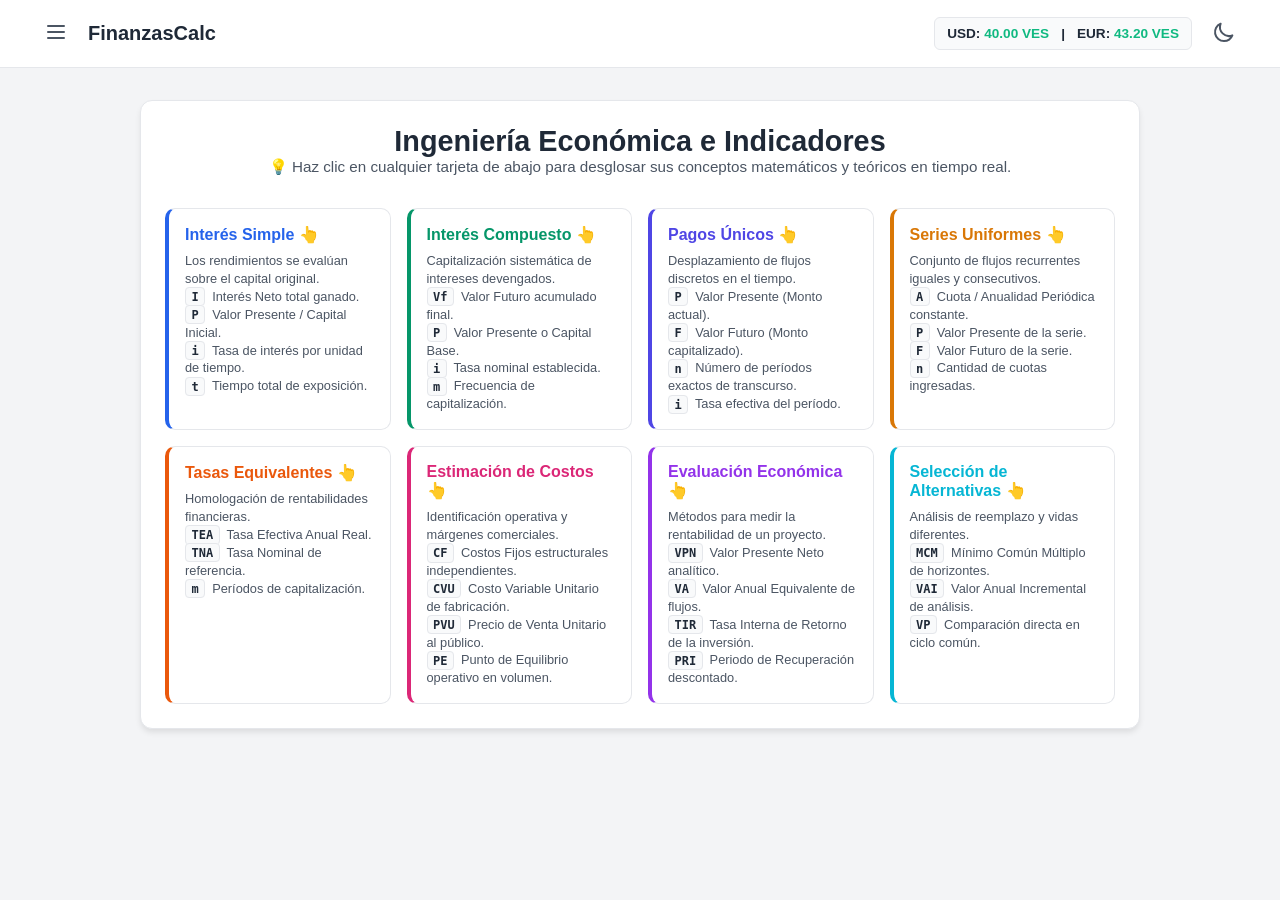
==== index.html @ bfcca067 "ajustes de los conceptos y periodos" ====
<!DOCTYPE html>
<html lang="es" data-theme="light">
<head>
    <meta charset="UTF-8">
    <meta name="viewport" content="width=device-width, initial-scale=1.0">
    <title>Calculadora Financiera Integral</title>
    <link rel="stylesheet" href="styles.css">
</head>
<body>

    <header class="main-header">
        <div class="header-container">
            <div class="header-left">
                <button id="menu-btn" class="menu-btn">
                    <svg class="brand-icon" fill="none" stroke="currentColor" viewBox="0 0 24 24" xmlns="http://www.w3.org/2000/svg"><path stroke-linecap="round" stroke-linejoin="round" stroke-width="2" d="M4 6h16M4 12h16M4 18h16"></path></svg>
                </button>
                <div id="logo-inicio" class="brand-logo" style="cursor: pointer;">FinanzasCalc</div>
            </div>
            <div class="header-right">
                <div class="rates-box">
                    <div>USD: <span id="tasa-usd">--</span></div>
                    <div>|</div>
                    <div>EUR: <span id="tasa-eur">--</span></div>
                </div>
                <button id="theme-toggle-btn" class="theme-toggle-btn">
                    <svg id="theme-icon-moon" class="brand-icon" fill="none" stroke="currentColor" viewBox="0 0 24 24"><path stroke-linecap="round" stroke-linejoin="round" stroke-width="2" d="M20.354 15.354A9 9 0 018.646 3.646 9.003 9.003 0 0012 21a9.003 9.003 0 008.354-5.646z"></path></svg>
                </button>
            </div>
        </div>
    </header>

    <div id="sidebar-overlay" class="sidebar-overlay"></div>
    <aside id="sidebar" class="sidebar">
        <div class="sidebar-header"><span>MENÚ MATRICES</span></div>
        <nav class="sidebar-nav">
            <button id="nav-inicio" class="nav-btn active">Inicio y Glosario</button>
            <span class="nav-section-title">Modelos</span>
            <button id="nav-simple" class="nav-btn">Interés Simple</button>
            <button id="nav-compound" class="nav-btn">Interés Compuesto</button>
            <button id="nav-single" class="nav-btn">Pagos Únicos</button>
            <button id="nav-uniform" class="nav-btn">Series Uniformes</button>
            <button id="nav-rates" class="nav-btn">Tasas Equivalentes</button>
            <button id="nav-costs" class="nav-btn">Estimación de Costos</button>
            <span class="nav-section-title">Evaluación e Ingeniería</span>
            <button id="nav-evaluacion" class="nav-btn">Evaluación de Proyectos</button>
            <button id="nav-alternativas" class="nav-btn">Selección de Alternativas</button>
        </nav>
    </aside>

    <main>
        <section id="section-inicio" class="card-panel max-w-home fade-in">
            <div class="panel-body">
                <h1 class="main-title">Ingeniería Económica e Indicadores</h1>
                <p style="text-align: center; color: var(--text-secondary); margin-top: -1rem; margin-bottom: 2rem; font-size: 0.95rem;">
                    💡 Haz clic en cualquier tarjeta de abajo para desglosar sus conceptos matemáticos y teóricos en tiempo real.
                </p>
                
                <div class="concept-grid">
                    <div class="concept-card card-simple" onclick="mostrarConceptoHome('simple')">
                        <h4>Interés Simple 👆</h4>
                        <p>Los rendimientos se evalúan sobre el capital original. <br>
                        <span class="sigla-badge">I</span> Interés Neto total ganado.<br>
                        <span class="sigla-badge">P</span> Valor Presente / Capital Inicial.<br>
                        <span class="sigla-badge">i</span> Tasa de interés por unidad de tiempo.<br>
                        <span class="sigla-badge">t</span> Tiempo total de exposición.</p>
                    </div>
                    <div class="concept-card card-compound" onclick="mostrarConceptoHome('compound')">
                        <h4>Interés Compuesto 👆</h4>
                        <p>Capitalización sistemática de intereses devengados.<br>
                        <span class="sigla-badge">Vf</span> Valor Futuro acumulado final.<br>
                        <span class="sigla-badge">P</span> Valor Presente o Capital Base.<br>
                        <span class="sigla-badge">i</span> Tasa nominal establecida.<br>
                        <span class="sigla-badge">m</span> Frecuencia de capitalización.</p>
                    </div>
                    <div class="concept-card card-single" onclick="mostrarConceptoHome('single')">
                        <h4>Pagos Únicos 👆</h4>
                        <p>Desplazamiento de flujos discretos en el tiempo.<br>
                        <span class="sigla-badge">P</span> Valor Presente (Monto actual).<br>
                        <span class="sigla-badge">F</span> Valor Futuro (Monto capitalizado).<br>
                        <span class="sigla-badge">n</span> Número de períodos exactos de transcurso.<br>
                        <span class="sigla-badge">i</span> Tasa efectiva del período.</p>
                    </div>
                    <div class="concept-card card-uniform" onclick="mostrarConceptoHome('uniform')">
                        <h4>Series Uniformes 👆</h4>
                        <p>Conjunto de flujos recurrentes iguales y consecutivos.<br>
                        <span class="sigla-badge">A</span> Cuota / Anualidad Periódica constante.<br>
                        <span class="sigla-badge">P</span> Valor Presente de la serie.<br>
                        <span class="sigla-badge">F</span> Valor Futuro de la serie.<br>
                        <span class="sigla-badge">n</span> Cantidad de cuotas ingresadas.</p>
                    </div>
                    <div class="concept-card card-rates" onclick="mostrarConceptoHome('rates')">
                        <h4>Tasas Equivalentes 👆</h4>
                        <p>Homologación de rentabilidades financieras.<br>
                        <span class="sigla-badge">TEA</span> Tasa Efectiva Anual Real.<br>
                        <span class="sigla-badge">TNA</span> Tasa Nominal de referencia.<br>
                        <span class="sigla-badge">m</span> Períodos de capitalización.</p>
                    </div>
                    <div class="concept-card card-costs" onclick="mostrarConceptoHome('costs')">
                        <h4>Estimación de Costos 👆</h4>
                        <p>Identificación operativa y márgenes comerciales.<br>
                        <span class="sigla-badge">CF</span> Costos Fijos estructurales independientes.<br>
                        <span class="sigla-badge">CVU</span> Costo Variable Unitario de fabricación.<br>
                        <span class="sigla-badge">PVU</span> Precio de Venta Unitario al público.<br>
                        <span class="sigla-badge">PE</span> Punto de Equilibrio operativo en volumen.</p>
                    </div>
                    <div class="concept-card card-evaluacion" onclick="mostrarConceptoHome('evaluacion')" style="border-left: 4px solid var(--color-evaluacion);">
                        <h4 class="val-evaluacion">Evaluación Económica 👆</h4>
                        <p>Métodos para medir la rentabilidad de un proyecto.<br>
                        <span class="sigla-badge">VPN</span> Valor Presente Neto analítico.<br>
                        <span class="sigla-badge">VA</span> Valor Anual Equivalente de flujos.<br>
                        <span class="sigla-badge">TIR</span> Tasa Interna de Retorno de la inversión.<br>
                        <span class="sigla-badge">PRI</span> Periodo de Recuperación descontado.</p>
                    </div>
                    <div class="concept-card card-alternativas" onclick="mostrarConceptoHome('alternativas')" style="border-left: 4px solid var(--color-alternativas);">
                        <h4 class="val-alternativas">Selección de Alternativas 👆</h4>
                        <p>Análisis de reemplazo y vidas diferentes.<br>
                        <span class="sigla-badge">MCM</span> Mínimo Común Múltiplo de horizontes.<br>
                        <span class="sigla-badge">VAI</span> Valor Anual Incremental de análisis.<br>
                        <span class="sigla-badge">VP</span> Comparación directa en ciclo común.</p>
                    </div>
                </div>

                <div id="home-concept-detail" class="hidden fade-in" style="margin-top: 2.5rem; border-radius: 10px; overflow: hidden; border: 1px solid var(--border-neutral);">
                    <div id="concept-detail-header" style="padding: 1rem 1.5rem; color: white; font-weight: 700; display: flex; justify-content: space-between; align-items: center;">
                        <span id="concept-detail-title">Concepto Seleccionado</span>
                        <button onclick="cerrarConceptoHome()" style="background: none; border: none; color: white; font-size: 1.5rem; cursor: pointer; line-height: 1;">&times;</button>
                    </div>
                    <div id="concept-detail-body" style="padding: 1.5rem; background: var(--bg-box-neutral); line-height: 1.6;">
                    </div>
                </div>
            </div>
        </section>

        <section id="section-simple" class="card-panel max-w-calculator fade-in hidden">
            <div class="panel-header header-simple">Interés Simple</div>
            <div class="panel-body">
                <form class="form-group-stack" onsubmit="return false;">
                    <div class="selector-target-container">
                        <label for="simple-target">Variable a Despejar:</label>
                        <select id="simple-target" class="form-select">
                            <option value="I">Interés Neto Ganado (I)</option>
                            <option value="Vf">Valor Futuro Total (Vf)</option>
                            <option value="P">Valor Presente / Capital Inicial (P)</option>
                            <option value="i">Tasa de Interés (i)</option>
                            <option value="t">Tiempo del Período (t)</option>
                        </select>
                    </div>
                    <div id="s-g-p"><label class="field-label">Valor Presente / Capital (P)</label><input type="number" id="simple-p" class="form-input" value="1000"></div>
                    <div id="s-g-i"><label class="field-label">Tasa de Interés (% Periódico)</label><input type="number" id="simple-i" class="form-input" value="10"></div>
                    <div id="s-g-t" class="form-row-grid">
                        <div><label class="field-label">Tiempo</label><input type="number" id="simple-t" class="form-input" value="1"></div>
                        <div>
                            <label class="field-label">Período de Tiempo</label>
                            <select id="simple-t-unit" class="form-select">
                                <option value="1">Anual</option>
                                <option value="0.5">Semestral</option>
                                <option value="0.25">Trimestral</option>
                                <option value="0.1666">Bimestral</option>
                                <option value="0.0833">Mensual</option>
                            </select>
                        </div>
                    </div>
                    <div id="s-g-I" class="hidden"><label class="field-label">Interés Ganado (I)</label><input type="number" id="simple-I" class="form-input" value="100"></div>
                    <div id="s-g-vf" class="hidden"><label class="field-label">Valor Futuro acumulado (Vf)</label><input type="number" id="simple-vf" class="form-input" value="1100"></div>
                    
                    <button type="button" id="btn-calc-simple" class="submit-btn btn-simple">Calcular Interés Simple</button>
                </form>

                <div id="results-simple" class="results-wrapper res-border-simple hidden">
                    <h3 class="results-title">Resultados Obtenidos</h3>
                    <div class="result-main-line"><span class="label" id="lbl-simple-res">Valor:</span><span class="value val-simple" id="res-simple-main">0.00</span></div>
                    <div id="divisas-simple" class="currency-conversion-zone">
                        <div class="conversion-row"><span class="label">Monto en VES:</span><span class="value" id="res-simple-ves">0.00 VES</span></div>
                        <div class="conversion-row"><span class="label">Monto en USD:</span><span class="value" id="res-simple-usd">$0.00 USD</span></div>
                        <div class="conversion-row"><span class="label">Monto en EUR:</span><span class="value" id="res-simple-eur">€0.00 EUR</span></div>
                    </div>
                </div>
            </div>
        </section>

        <section id="section-compound" class="card-panel max-w-calculator fade-in hidden">
            <div class="panel-header header-compound">Interés Compuesto</div>
            <div class="panel-body">
                <form class="form-group-stack" onsubmit="return false;">
                    <div class="selector-target-container">
                        <label for="compound-target">Variable a Despejar:</label>
                        <select id="compound-target" class="form-select">
                            <option value="Vf">Valor Futuro acumulado (Vf)</option>
                            <option value="P">Valor Presente / Capital (P)</option>
                            <option value="i">Tasa de Interés Nominal (i)</option>
                            <option value="n">Número de Períodos totales (n)</option>
                        </select>
                    </div>
                    <div id="c-g-p"><label class="field-label">Valor Presente / Capital (P)</label><input type="number" id="compound-p" class="form-input" value="1000"></div>
                    <div id="c-g-i"><label class="field-label">Tasa Nominal Base (%)</label><input type="number" id="compound-i" class="form-input" value="12"></div>
                    <div id="c-g-n" class="form-row-grid">
                        <div><label class="field-label">Tiempo (Unidades)</label><input type="number" id="compound-n" class="form-input" value="1"></div>
                        <div>
                            <label class="field-label">Capitalización / Periodo</label>
                            <select id="compound-m" class="form-select">
                                <option value="1">Anual</option>
                                <option value="2">Semestral</option>
                                <option value="4">Trimestral</option>
                                <option value="6">Bimestral</option>
                                <option value="12">Mensual</option>
                            </select>
                        </div>
                    </div>
                    <div id="c-g-vf" class="hidden"><label class="field-label">Valor Futuro (Vf)</label><input type="number" id="compound-vf" class="form-input" value="1126.83"></div>
                    
                    <button type="button" id="btn-calc-compound" class="submit-btn btn-compound">Calcular Interés Compuesto</button>
                </form>

                <div id="results-compound" class="results-wrapper res-border-compound hidden">
                    <h3 class="results-title">Resultados Obtenidos</h3>
                    <div class="result-main-line"><span class="label" id="lbl-compound-res">Valor:</span><span class="value val-compound" id="res-compound-main">0.00</span></div>
                    <div id="divisas-compound" class="currency-conversion-zone">
                        <div class="conversion-row"><span class="label">Monto en VES:</span><span class="value" id="res-compound-ves">0.00 VES</span></div>
                        <div class="conversion-row"><span class="label">Monto en USD:</span><span class="value" id="res-compound-usd">$0.00 USD</span></div>
                        <div class="conversion-row"><span class="label">Monto en EUR:</span><span class="value" id="res-compound-eur">€0.00 EUR</span></div>
                    </div>
                </div>
            </div>
        </section>

        <section id="section-single" class="card-panel max-w-calculator fade-in hidden">
            <div class="panel-header header-single">Pagos Únicos</div>
            <div class="panel-body">
                <form class="form-group-stack" onsubmit="return false;">
                    <div class="selector-target-container">
                        <label for="single-target">Encontrar Variable:</label>
                        <select id="single-target" class="form-select">
                            <option value="F">Valor Futuro dado P (F/P)</option>
                            <option value="P">Valor Presente dado F (P/F)</option>
                        </select>
                    </div>
                    <div id="sg-g-p"><label class="field-label">Valor Presente (P)</label><input type="number" id="single-p" class="form-input" value="1000"></div>
                    <div id="sg-g-f" class="hidden"><label class="field-label">Valor Futuro (F)</label><input type="number" id="single-f" class="form-input" value="1500"></div>
                    <div class="form-row-grid">
                        <div><label class="field-label">Tasa Efectiva por Período (%)</label><input type="number" id="single-i" class="form-input" value="10"></div>
                        <div><label class="field-label">Número de Períodos (n)</label><input type="number" id="single-n" class="form-input" value="5"></div>
                    </div>
                    
                    <button type="button" id="btn-calc-single" class="submit-btn btn-single">Calcular Equivalencia</button>
                </form>

                <div id="results-single" class="results-wrapper res-border-single hidden">
                    <h3 class="results-title">Resultados de Equivalencia</h3>
                    <div class="result-main-line"><span class="label" id="lbl-single-res">Valor:</span><span class="value val-single" id="res-single-main">0.00</span></div>
                    <div id="divisas-single" class="currency-conversion-zone">
                        <div class="conversion-row"><span class="label">Monto en VES:</span><span class="value" id="res-single-ves">0.00 VES</span></div>
                        <div class="conversion-row"><span class="label">Monto en USD:</span><span class="value" id="res-single-usd">$0.00 USD</span></div>
                        <div class="conversion-row"><span class="label">Monto en EUR:</span><span class="value" id="res-single-eur">€0.00 EUR</span></div>
                    </div>
                </div>
            </div>
        </section>

        <section id="section-uniform" class="card-panel max-w-calculator fade-in hidden">
            <div class="panel-header header-uniform">Series Uniformes</div>
            <div class="panel-body">
                <form class="form-group-stack" onsubmit="return false;">
                    <div class="selector-target-container">
                        <label for="uniform-target">Variable a Despejar:</label>
                        <select id="uniform-target" class="form-select">
                            <option value="P">Valor Presente de Anualidad (P/A)</option>
                            <option value="F">Valor Futuro de Anualidad (F/A)</option>
                            <option value="A_P">Anualidad dado Valor Presente (A/P)</option>
                            <option value="A_F">Anualidad dado Valor Futuro (A/F)</option>
                        </select>
                    </div>
                    <div id="u-g-a"><label class="field-label">Cuota / Pago Periódico (A)</label><input type="number" id="uniform-a" class="form-input" value="200"></div>
                    <div id="u-g-p" class="hidden"><label class="field-label">Valor Presente acumulado (P)</label><input type="number" id="uniform-p" class="form-input" value="1000"></div>
                    <div id="u-g-f" class="hidden"><label class="field-label">Valor Futuro acumulado (F)</label><input type="number" id="uniform-f" class="form-input" value="1200"></div>
                    
                    <div class="form-row-grid">
                        <div><label class="field-label">Tasa de interés (%)</label><input type="number" id="uniform-i" class="form-input" value="8"></div>
                        <div><label class="field-label">Número de Cuotas (n)</label><input type="number" id="uniform-n" class="form-input" value="6"></div>
                    </div>
                    
                    <button type="button" id="btn-calc-uniform" class="submit-btn btn-uniform">Calcular Amortización</button>
                </form>

                <div id="results-uniform" class="results-wrapper res-border-uniform hidden">
                    <h3 class="results-title">Cálculo de Anualidad</h3>
                    <div class="result-main-line"><span class="label" id="lbl-uniform-res">Valor:</span><span class="value val-uniform" id="res-uniform-main">0.00</span></div>
                    <div id="divisas-uniform" class="currency-conversion-zone">
                        <div class="conversion-row"><span class="label">Monto en VES:</span><span class="value" id="res-uniform-ves">0.00 VES</span></div>
                        <div class="conversion-row"><span class="label">Monto en USD:</span><span class="value" id="res-uniform-usd">$0.00 USD</span></div>
                        <div class="conversion-row"><span class="label">Monto en EUR:</span><span class="value" id="res-uniform-eur">€0.00 EUR</span></div>
                    </div>
                </div>
            </div>
        </section>

        <section id="section-rates" class="card-panel max-w-calculator fade-in hidden">
            <div class="panel-header header-rates">Conversión de Tasas</div>
            <div class="panel-body">
                <form class="form-group-stack" onsubmit="return false;">
                    <div class="selector-target-container">
                        <label for="rates-target">Modalidad de Conversión:</label>
                        <select id="rates-target" class="form-select">
                            <option value="nom_eff">Tasa Nominal ➔ Tasa Efectiva Equivalente</option>
                            <option value="eff_nom">Tasa Efectiva ➔ Tasa Nominal Equivalente</option>
                            <option value="eff_eff">Tasa Efectiva Menor ➔ Tasa Efectiva Mayor Equivalente</option>
                        </select>
                    </div>
                    <div><label class="field-label" id="lbl-rates-input">Tasa de Entrada (%)</label><input type="number" id="rates-val" class="form-input" value="24"></div>
                    <div class="form-row-grid">
                        <div>
                            <label class="field-label">Frecuencia de capitalización (m)</label>
                            <select id="rates-m" class="form-select">
                                <option value="12">Mensual</option>
                                <option value="6">Bimestral</option>
                                <option value="4">Trimestral</option>
                                <option value="2">Semestral</option>
                                <option value="1">Anual</option>
                            </select>
                        </div>
                        <div id="rates-div-target" class="hidden">
                            <label class="field-label">Capitalización Destino</label>
                            <select id="rates-m-dest" class="form-select">
                                <option value="1">Anual</option>
                                <option value="2">Semestral</option>
                                <option value="4">Trimestral</option>
                                <option value="6">Bimestral</option>
                                <option value="12">Mensual</option>
                            </select>
                        </div>
                    </div>
                    
                    <button type="button" id="btn-calc-rates" class="submit-btn btn-rates">Homologar Tasa</button>
                </form>

                <div id="results-rates" class="results-wrapper res-border-rates hidden">
                    <h3 class="results-title">Equivalencia de Tasa</h3>
                    <div class="result-main-line"><span class="label">Tasa Equivalente calculada:</span><span class="value val-rates" id="res-rates-main">0.00 %</span></div>
                </div>
            </div>
        </section>

        <section id="section-costs" class="card-panel max-w-calculator fade-in hidden">
            <div class="panel-header header-costs">Estimación de Costos y Margen</div>
            <div class="panel-body">
                <form class="form-group-stack" onsubmit="return false;">
                    <div class="form-row-grid">
                        <div><label class="field-label">Costos Fijos Totales (CF)</label><input type="number" id="costs-cf" class="form-input" value="5000"></div>
                        <div><label class="field-label">Costo Variable Unitario (CVU)</label><input type="number" id="costs-cvu" class="form-input" value="15"></div>
                    </div>
                    <div class="form-row-grid">
                        <div><label class="field-label">Precio Venta Unitario (PVU)</label><input type="number" id="costs-pvu" class="form-input" value="35"></div>
                        <div><label class="field-label">Volumen Producido / Vendido (Q)</label><input type="number" id="costs-q" class="form-input" value="400"></div>
                    </div>
                    <button type="button" id="btn-calc-costs" class="submit-btn btn-costs">Calcular Punto de Equilibrio</button>
                </form>

                <div id="results-costs" class="results-wrapper res-border-costs hidden">
                    <h3 class="results-title">Estructura Comercial</h3>
                    <div class="result-main-line"><span class="label">Costo Variable Total (CV):</span><span class="value val-costs" id="res-costs-cvt">0.00</span></div>
                    <div class="result-main-line"><span class="label">Costo Total (CT):</span><span class="value val-costs" id="res-costs-ct">0.00</span></div>
                    <div class="result-main-line"><span class="label">Ingreso Total (IT):</span><span class="value val-costs" id="res-costs-it">0.00</span></div>
                    <div class="result-main-line"><span class="label">Utilidad Neta (U):</span><span class="value" id="res-costs-u">0.00</span></div>
                    <div class="result-main-line" style="border-top:2px solid var(--border-neutral);"><span class="label">Punto de Equilibrio (PE):</span><span class="value val-costs" id="res-costs-pe">0 Unidades</span></div>
                    <div id="divisas-costs" class="currency-conversion-zone" style="border-top:1px dashed var(--border-neutral); margin-top:0.5rem;">
                        <div class="conversion-row"><span class="label">Utilidad en USD:</span><span class="value" id="res-costs-usd">$0.00</span></div>
                        <div class="conversion-row"><span class="label">Utilidad en EUR:</span><span class="value" id="res-costs-eur">€0.00</span></div>
                    </div>
                </div>
            </div>
        </section>

        <section id="section-evaluacion" class="card-panel max-w-calculator fade-in hidden">
            <div class="panel-header header-evaluacion" style="background-color: var(--color-evaluacion);">Tema V: Evaluación Económica</div>
            <div class="panel-body">
                <form class="form-group-stack" onsubmit="return false;">
                    <div class="selector-target-container">
                        <label for="evaluacion-target">Variable Destino de Evaluación:</label>
                        <select id="evaluacion-target" class="form-select">
                            <option value="vpn">Valor Presente Neto (VPN)</option>
                            <option value="va">Valor Anual Equivalente (VA)</option>
                            <option value="tir">Tasa Interna de Retorno (TIR)</option>
                            <option value="pri">Periodo de Recuperación Descontado (PRI)</option>
                        </select>
                    </div>
                    <div>
                        <label class="field-label">Inversión Inicial ($ o VES)</label>
                        <input type="number" id="eval-inv" class="form-input" value="10000">
                    </div>
                    <div>
                        <label class="field-label">Flujo Neto Efectivo por Periodo ($ o VES)</label>
                        <input type="number" id="eval-flujo" class="form-input" value="3500">
                    </div>
                    <div class="form-row-grid">
                        <div>
                            <label class="field-label">Vida Útil (Periodos)</label>
                            <input type="number" id="eval-vida" class="form-input" value="5">
                        </div>
                        <div>
                            <label class="field-label">Valor de Salvamento (Reskate)</label>
                            <input type="number" id="eval-rescate" class="form-input" value="1000">
                        </div>
                    </div>
                    <div>
                        <label class="field-label">TMAR / TREMA (% del Periodo)</label>
                        <input type="number" id="eval-tmar" class="form-input" value="15">
                    </div>
                    <button type="button" id="btn-calc-evaluacion" class="submit-btn btn-evaluacion" style="background-color: var(--color-evaluacion); color: white;">Evaluar Proyecto</button>
                </form>

                <div id="results-evaluacion" class="results-wrapper res-border-evaluacion hidden">
                    <h3 class="results-title" style="color: var(--color-evaluacion);">Resultados del Proyecto</h3>
                    <div class="result-main-line"><span class="label" id="lbl-eval-res">Indicador:</span><span class="value val-evaluacion" id="res-eval-main">0.00</span></div>
                    <div id="res-eval-status-box" style="margin-top: 0.5rem; margin-bottom: 0.75rem; font-weight: bold; font-size: 0.95rem;">Decisión: <span id="res-eval-status">--</span></div>
                    <div id="divisas-evaluacion" class="currency-conversion-zone" style="border-top:1px dashed var(--border-neutral); padding-top:0.5rem;">
                        <div class="conversion-row"><span class="label">Monto en VES:</span><span class="value" id="res-eval-ves">0.00 VES</span></div>
                        <div class="conversion-row"><span class="label">Monto en USD:</span><span class="value" id="res-eval-usd">$0.00 USD</span></div>
                        <div class="conversion-row"><span class="label">Monto en EUR:</span><span class="value" id="res-eval-eur">€0.00 EUR</span></div>
                    </div>
                </div>
            </div>
        </section>

        <section id="section-alternativas" class="card-panel max-w-calculator fade-in hidden">
            <div class="panel-header header-alternativas" style="background-color: var(--color-alternativas);">Tema VI: Selección de Alternativas (MCM)</div>
            <div class="panel-body">
                <form class="form-group-stack" onsubmit="return false;">
                    <div class="selector-target-container">
                        <label for="alternativas-target">Variable Destino de Análisis:</label>
                        <select id="alternativas-target" class="form-select">
                            <option value="decision">Seleccionar Proyecto Más Viable</option>
                            <option value="mcm">Horizonte de Estudio Común (MCM)</option>
                            <option value="vpna">VPN Alternativa A (en ciclo MCM)</option>
                            <option value="vpnb">VPN Alternativa B (en ciclo MCM)</option>
                        </select>
                    </div>
                    <div style="background: var(--bg-box-neutral); padding: 0.75rem; border-radius: 6px; margin-bottom: 1rem; border: 1px solid var(--border-neutral);">
                        <label class="field-label" style="font-weight: 700; color: var(--text-primary);">TMAR Global de la Empresa (%)</label>
                        <input type="number" id="alt-tmar" class="form-input" value="12">
                    </div>
                    
                    <div class="form-row-grid" style="gap: 1.5rem; border-bottom: 1px dashed var(--border-neutral); padding-bottom: 1rem; margin-bottom: 1rem;">
                        <div>
                            <h4 class="val-alternativas" style="margin-bottom: 0.5rem; font-size: 0.95rem; border-bottom: 2px solid var(--color-alternativas); padding-bottom: 0.25rem;">Alternativa A</h4>
                            <label class="field-label" style="font-size: 0.75rem;">Inversión ($)</label>
                            <input type="number" id="alt-invA" class="form-input" value="50000">
                            <label class="field-label" style="font-size: 0.75rem;">Flujo Neto por Periodo ($)</label>
                            <input type="number" id="alt-flujoA" class="form-input" value="18000">
                            <label class="field-label" style="font-size: 0.75rem;">Vida Útil (Unidades)</label>
                            <input type="number" id="alt-vidaA" class="form-input" value="4">
                        </div>
                        <div style="border-left: 1px dashed var(--border-neutral); padding-left: 1rem;">
                            <h4 class="val-alternativas" style="margin-bottom: 0.5rem; font-size: 0.95rem; border-bottom: 2px solid var(--color-alternativas); padding-bottom: 0.25rem;">Alternativa B</h4>
                            <label class="field-label" style="font-size: 0.75rem;">Inversión ($)</label>
                            <input type="number" id="alt-invB" class="form-input" value="65000">
                            <label class="field-label" style="font-size: 0.75rem;">Flujo Neto por Periodo ($)</label>
                            <input type="number" id="alt-flujoB" class="form-input" value="22000">
                            <label class="field-label" style="font-size: 0.75rem;">Vida Útil (Unidades)</label>
                            <input type="number" id="alt-vidaB" class="form-input" value="6">
                        </div>
                    </div>

                    <button type="button" id="btn-calc-alternativas" class="submit-btn btn-alternativas" style="background-color: var(--color-alternativas); color: white;">Comparar por MCM</button>
                </form>

                <div id="results-alternativas" class="results-wrapper res-border-alternativas hidden">
                    <h3 class="results-title" style="color: var(--color-alternativas);">Estudio de Reemplazo</h3>
                    <div class="result-main-line"><span class="label" id="lbl-alt-res">Resultado:</span><span class="value val-alternativas" id="res-alt-main">--</span></div>
                    <div id="divisas-alternativas" class="currency-conversion-zone" style="border-top:1px dashed var(--border-neutral); padding-top:0.5rem;">
                        <div class="conversion-row"><span class="label">Monto en VES:</span><span class="value" id="res-alt-ves">0.00 VES</span></div>
                        <div class="conversion-row"><span class="label">Monto en USD:</span><span class="value" id="res-alt-usd">$0.00 USD</span></div>
                        <div class="conversion-row"><span class="label">Monto en EUR:</span><span class="value" id="res-alt-eur">€0.00 EUR</span></div>
                    </div>
                </div>
            </div>
        </section>
    </main>

    <script src="script.js"></script>
</body>
</html>
---- styles.css ----
/* --- VARIABLES DE DISEÑO (SOPORTE DE TEMAS) --- */
:root {
    --bg-main: #f3f4f6;
    --bg-card: #ffffff;
    --bg-input: #ffffff;
    --bg-box-neutral: #f9fafb;
    --border-neutral: #e5e7eb;
    --text-primary: #1f2937;
    --text-secondary: #4b5563;
    --text-muted: #64748b;

    /* Colores Temáticos */
    --color-simple: #2563eb;
    --color-compound: #059669;
    --color-single: #4f46e5;
    --color-uniform: #d97706;
    --color-rates: #ea580c;
    --color-costs: #db2777;
    --color-evaluacion: #9333ea;
    --color-alternativas: #06b6d4;
}

[data-theme="dark"] {
    --bg-main: #0f172a;
    --bg-card: #1e293b;
    --bg-input: #334155;
    --bg-box-neutral: #1e293b;
    --border-neutral: #334155;
    --text-primary: #f8fafc;
    --text-secondary: #cbd5e1;
    --text-muted: #94a3b8;
}

/* --- ESTILOS GENERALES Y LAYOUT --- */
* { box-sizing: border-box; margin: 0; padding: 0; font-family: -apple-system, BlinkMacSystemFont, "Segoe UI", Roboto, sans-serif; }
body { background-color: var(--bg-main); color: var(--text-primary); min-height: 100vh; display: flex; flex-direction: column; }
main { flex: 1; padding: 2rem 1rem; display: flex; justify-content: center; align-items: flex-start; }

.hidden { display: none !important; }
.fade-in { animation: fadeIn 0.3s ease-in-out; }
@keyframes fadeIn { from { opacity: 0; transform: translateY(8px); } to { opacity: 1; transform: translateY(0); } }

/* --- HEADER --- */
.main-header { background-color: var(--bg-card); border-bottom: 1px solid var(--border-neutral); padding: 1rem; position: sticky; top: 0; z-index: 40; }
.header-container { display: flex; justify-content: space-between; align-items: center; max-width: 1200px; margin: 0 auto; width: 100%; }
.header-left, .header-right { display: flex; align-items: center; gap: 1rem; }
.brand-logo { font-size: 1.25rem; font-weight: 800; color: var(--text-primary); }
.menu-btn, .theme-toggle-btn { background: none; border: none; color: var(--text-secondary); cursor: pointer; padding: 0.25rem; }
.brand-icon { width: 1.5rem; height: 1.5rem; }

/* Caja de Tasas con su color identificativo */
.rates-box { display: flex; gap: 0.75rem; font-size: 0.85rem; background: var(--bg-box-neutral); padding: 0.5rem 0.75rem; border-radius: 6px; font-weight: 700; border: 1px solid var(--border-neutral); color: var(--text-primary); }
.rates-box span { color: #10b981; }

/* --- SIDEBAR --- */
.sidebar { position: fixed; top: 0; left: -280px; width: 280px; height: 100%; background: var(--bg-card); z-index: 50; transition: left 0.3s ease; border-right: 1px solid var(--border-neutral); display: flex; flex-direction: column; }
.sidebar.open { left: 0; }
.sidebar-header { padding: 1.25rem; border-bottom: 1px solid var(--border-neutral); display: flex; justify-content: space-between; align-items: center; font-weight: 700; }
.close-sidebar-btn { background: none; border: none; color: var(--text-secondary); cursor: pointer; }
.sidebar-nav { padding: 1rem; flex: 1; display: flex; flex-direction: column; gap: 0.25rem; }
.nav-section-title { font-size: 0.75rem; font-weight: 700; color: var(--text-muted); text-transform: uppercase; margin-top: 1rem; margin-bottom: 0.5rem; padding-left: 0.75rem; }
.nav-btn { display: block; width: 100%; text-align: left; padding: 0.75rem 1rem; border-radius: 8px; border: none; background: transparent; color: var(--text-secondary); font-weight: 600; cursor: pointer; }
.nav-btn:hover { background-color: var(--bg-box-neutral); color: var(--text-primary); }
.nav-btn.active { background-color: var(--bg-main); color: var(--text-primary); border-left: 4px solid var(--color-simple); }

.sidebar-overlay { position: fixed; top: 0; left: 0; width: 100%; height: 100%; background: rgba(0, 0, 0, 0.4); z-index: 45; display: none; }
.sidebar-overlay.active { display: block; }

/* --- CARDS & PANELS --- */
.card-panel { background-color: var(--bg-card); border-radius: 12px; border: 1px solid var(--border-neutral); width: 100%; box-shadow: 0 4px 6px -1px rgba(0, 0, 0, 0.1); overflow: hidden; }
.max-w-home { max-width: 1000px; }
.max-w-calculator { max-width: 540px; }

.panel-header { padding: 1.25rem; font-weight: 750; font-size: 1.2rem; color: white; border-bottom: 1px solid var(--border-neutral); }
.panel-body { padding: 1.5rem; }

/* Headers Temáticos */
.header-simple { background-color: var(--color-simple); }
.header-compound { background-color: var(--color-compound); }
.header-single { background-color: var(--color-single); }
.header-uniform { background-color: var(--color-uniform); }
.header-rates { background-color: var(--color-rates); }
.header-costs { background-color: var(--color-costs); }
.header-evaluacion { background-color: var(--color-evaluacion); }
.header-alternativas { background-color: var(--color-alternativas); }

/* --- FORMS & INPUTS --- */
.form-group-stack { display: flex; flex-direction: column; gap: 1rem; }
.form-row-grid { display: grid; grid-template-columns: 1fr 1fr; gap: 0.75rem; }
@media (max-width: 480px) { .form-row-grid { grid-template-columns: 1fr; } }

.field-label { font-size: 0.85rem; font-weight: 700; color: var(--text-secondary); margin-bottom: 0.35rem; display: block; }
.form-input, .form-select { width: 100%; padding: 0.65rem 0.85rem; border-radius: 8px; border: 1px solid var(--border-neutral); background-color: var(--bg-input); color: var(--text-primary); font-size: 0.95rem; font-weight: 600; }
.form-input:focus, .form-select:focus { outline: none; border-color: var(--color-simple); box-shadow: 0 0 0 3px rgba(37, 99, 235, 0.15); }

/* Botones de Cálculo */
.submit-btn { border: none; font-weight: 750; font-size: 1rem; padding: 0.85rem; border-radius: 8px; cursor: pointer; display: block; width: 100%; text-align: center; margin-top: 0.5rem; }
.btn-simple { background-color: var(--color-simple); color: white; }
.btn-compound { background-color: var(--color-compound); color: white; }
.btn-single { background-color: var(--color-single); color: white; }
.btn-uniform { background-color: var(--color-uniform); color: white; }
.btn-rates { background-color: var(--color-rates); color: white; }
.btn-costs { background-color: var(--color-costs); color: white; }
.btn-evaluacion { background-color: var(--color-evaluacion); color: white; }
.btn-alternativas { background-color: var(--color-alternativas); color: white; }

/* Selector superior de variable */
.selector-target-container { background: var(--bg-box-neutral); padding: 0.75rem; border-radius: 8px; border: 1px solid var(--border-neutral); display: flex; flex-direction: column; gap: 0.35rem; }
.selector-target-container label { font-size: 0.8rem; font-weight: 800; color: var(--text-muted); text-transform: uppercase; }

/* --- GLOSARIO DE INICIO (CARDS) --- */
.main-title { font-size: 1.8rem; font-weight: 850; margin-bottom: 1rem; text-align: center; }
.concept-grid { display: grid; grid-template-columns: repeat(auto-fit, minmax(220px, 1fr)); gap: 1rem; margin-top: 1.5rem; }
.concept-card { background: var(--bg-card); border-radius: 10px; padding: 1rem; border: 1px solid var(--border-neutral); transition: all 0.2s ease; cursor: pointer; }
.concept-card:hover { transform: translateY(-3px); box-shadow: 0 10px 15px -3px rgba(0, 0, 0, 0.05); }
.concept-card h4 { font-size: 1rem; font-weight: 750; margin-bottom: 0.5rem; }
.concept-card p { font-size: 0.8rem; line-height: 1.4; color: var(--text-secondary); }

.card-simple { border-left: 4px solid var(--color-simple); } .card-simple h4 { color: var(--color-simple); }
.card-compound { border-left: 4px solid var(--color-compound); } .card-compound h4 { color: var(--color-compound); }
.card-single { border-left: 4px solid var(--color-single); } .card-single h4 { color: var(--color-single); }
.card-uniform { border-left: 4px solid var(--color-uniform); } .card-uniform h4 { color: var(--color-uniform); }
.card-rates { border-left: 4px solid var(--color-rates); } .card-rates h4 { color: var(--color-rates); }
.card-costs { border-left: 4px solid var(--color-costs); } .card-costs h4 { color: var(--color-costs); }
.card-evaluacion { border-left: 4px solid var(--color-evaluacion); } .card-evaluacion h4 { color: var(--color-evaluacion); }
.card-alternativas { border-left: 4px solid var(--color-alternativas); } .card-alternativas h4 { color: var(--color-alternativas); }

.sigla-badge { background: var(--bg-box-neutral); border: 1px solid var(--border-neutral); border-radius: 4px; padding: 0.1rem 0.35rem; font-family: monospace; font-size: 0.75rem; font-weight: 700; margin-right: 0.2rem; color: var(--text-primary); }

/* --- RESULTADOS --- */
.results-wrapper { margin-top: 1.5rem; border-radius: 8px; border: 1px solid var(--border-neutral); padding: 1rem; background: var(--bg-box-neutral); }
.res-border-simple { border-color: var(--color-simple); } .res-border-simple .results-title { color: var(--color-simple); }
.res-border-compound { border-color: var(--color-compound); } .res-border-compound .results-title { color: var(--color-compound); }
.res-border-single { border-color: var(--color-single); } .res-border-single .results-title { color: var(--color-single); }
.res-border-uniform { border-color: var(--color-uniform); } .res-border-uniform .results-title { color: var(--color-uniform); }
.res-border-rates { border-color: var(--color-rates); } .res-border-rates .results-title { color: var(--color-rates); }
.res-border-costs { border-color: var(--color-costs); } .res-border-costs .results-title { color: var(--color-costs); }
.res-border-evaluacion { border-color: var(--color-evaluacion); } .res-border-evaluacion .results-title { color: var(--color-evaluacion); }
.res-border-alternativas { border-color: var(--color-alternativas); } .res-border-alternativas .results-title { color: var(--color-alternativas); }

.results-title { font-size: 1rem; font-weight: 800; margin-bottom: 0.75rem; text-transform: uppercase; }
.result-main-line { display: flex; justify-content: space-between; align-items: center; font-size: 1.4rem; margin-bottom: 0.75rem; flex-wrap: wrap; gap: 0.5rem; border-bottom: 1px dashed var(--border-neutral); padding-bottom: 0.5rem; }
.result-main-line .label { font-weight: 700; color: var(--text-primary); }
.result-main-line .value { font-weight: 850; }

.val-simple { color: var(--color-simple); }
.val-compound { color: var(--color-compound); }
.val-single { color: var(--color-single); }
.val-uniform { color: var(--color-uniform); }
.val-rates { color: var(--color-rates); }
.val-costs { color: var(--color-costs); }
.val-evaluacion { color: var(--color-evaluacion); }
.val-alternativas { color: var(--color-alternativas); }

.currency-conversion-zone { padding-top: 0.5rem; display: flex; flex-direction: column; gap: 0.4rem; }
.conversion-row { display: flex; justify-content: space-between; font-size: 0.85rem; font-weight: 600; color: var(--text-secondary); }
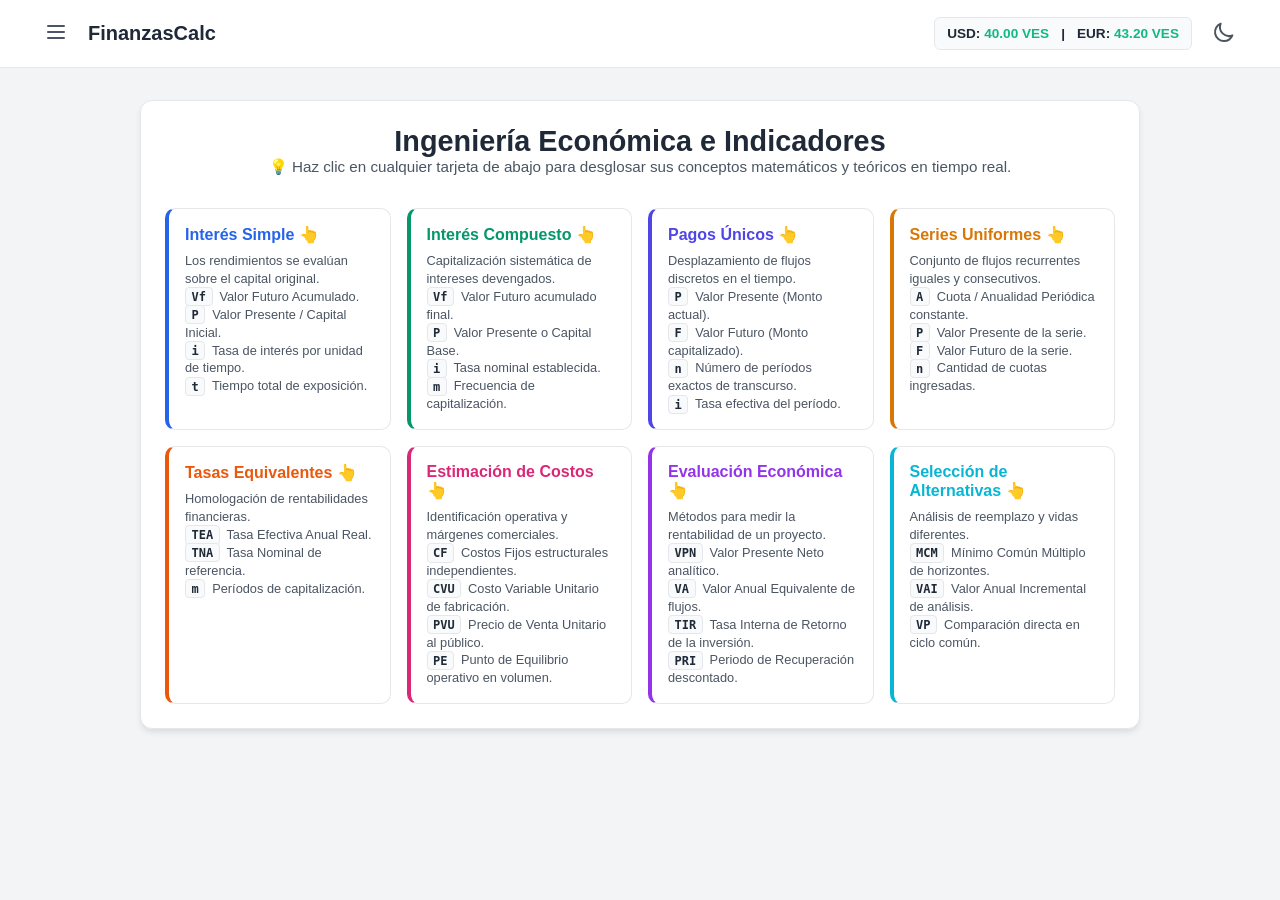
==== commit 47ba61e1: "ajustes de tiempo y pagos" ====
--- a/index.html
+++ b/index.html
@@ -59,7 +59,7 @@
                     <div class="concept-card card-simple" onclick="mostrarConceptoHome('simple')">
                         <h4>Interés Simple 👆</h4>
                         <p>Los rendimientos se evalúan sobre el capital original. <br>
-                        <span class="sigla-badge">I</span> Interés Neto total ganado.<br>
+                        <span class="sigla-badge">Vf</span> Valor Futuro Acumulado.<br>
                         <span class="sigla-badge">P</span> Valor Presente / Capital Inicial.<br>
                         <span class="sigla-badge">i</span> Tasa de interés por unidad de tiempo.<br>
                         <span class="sigla-badge">t</span> Tiempo total de exposición.</p>
@@ -138,7 +138,6 @@
                     <div class="selector-target-container">
                         <label for="simple-target">Variable a Despejar:</label>
                         <select id="simple-target" class="form-select">
-                            <option value="I">Interés Neto Ganado (I)</option>
                             <option value="Vf">Valor Futuro Total (Vf)</option>
                             <option value="P">Valor Presente / Capital Inicial (P)</option>
                             <option value="i">Tasa de Interés (i)</option>
@@ -160,7 +159,6 @@
                             </select>
                         </div>
                     </div>
-                    <div id="s-g-I" class="hidden"><label class="field-label">Interés Ganado (I)</label><input type="number" id="simple-I" class="form-input" value="100"></div>
                     <div id="s-g-vf" class="hidden"><label class="field-label">Valor Futuro acumulado (Vf)</label><input type="number" id="simple-vf" class="form-input" value="1100"></div>
                     
                     <button type="button" id="btn-calc-simple" class="submit-btn btn-simple">Calcular Interés Simple</button>
@@ -236,9 +234,21 @@
                     </div>
                     <div id="sg-g-p"><label class="field-label">Valor Presente (P)</label><input type="number" id="single-p" class="form-input" value="1000"></div>
                     <div id="sg-g-f" class="hidden"><label class="field-label">Valor Futuro (F)</label><input type="number" id="single-f" class="form-input" value="1500"></div>
+                    
                     <div class="form-row-grid">
                         <div><label class="field-label">Tasa Efectiva por Período (%)</label><input type="number" id="single-i" class="form-input" value="10"></div>
                         <div><label class="field-label">Número de Períodos (n)</label><input type="number" id="single-n" class="form-input" value="5"></div>
+                    </div>
+
+                    <div>
+                        <label class="field-label">Unidad de Tiempo</label>
+                        <select id="single-unidad-tiempo" class="form-select">
+                            <option value="meses">Mensual</option>
+                            <option value="bimensual">Bimestral</option>
+                            <option value="trimestral">Trimestral</option>
+                            <option value="semestral">Semestral</option>
+                            <option value="años" selected>Anual</option>
+                        </select>
                     </div>
                     
                     <button type="button" id="btn-calc-single" class="submit-btn btn-single">Calcular Equivalencia</button>
@@ -247,6 +257,7 @@
                 <div id="results-single" class="results-wrapper res-border-single hidden">
                     <h3 class="results-title">Resultados de Equivalencia</h3>
                     <div class="result-main-line"><span class="label" id="lbl-single-res">Valor:</span><span class="value val-single" id="res-single-main">0.00</span></div>
+                    <small id="res-single-detalle" style="display:block; margin-bottom: 0.75rem; color: var(--text-muted);"></small>
                     <div id="divisas-single" class="currency-conversion-zone">
                         <div class="conversion-row"><span class="label">Monto en VES:</span><span class="value" id="res-single-ves">0.00 VES</span></div>
                         <div class="conversion-row"><span class="label">Monto en USD:</span><span class="value" id="res-single-usd">$0.00 USD</span></div>
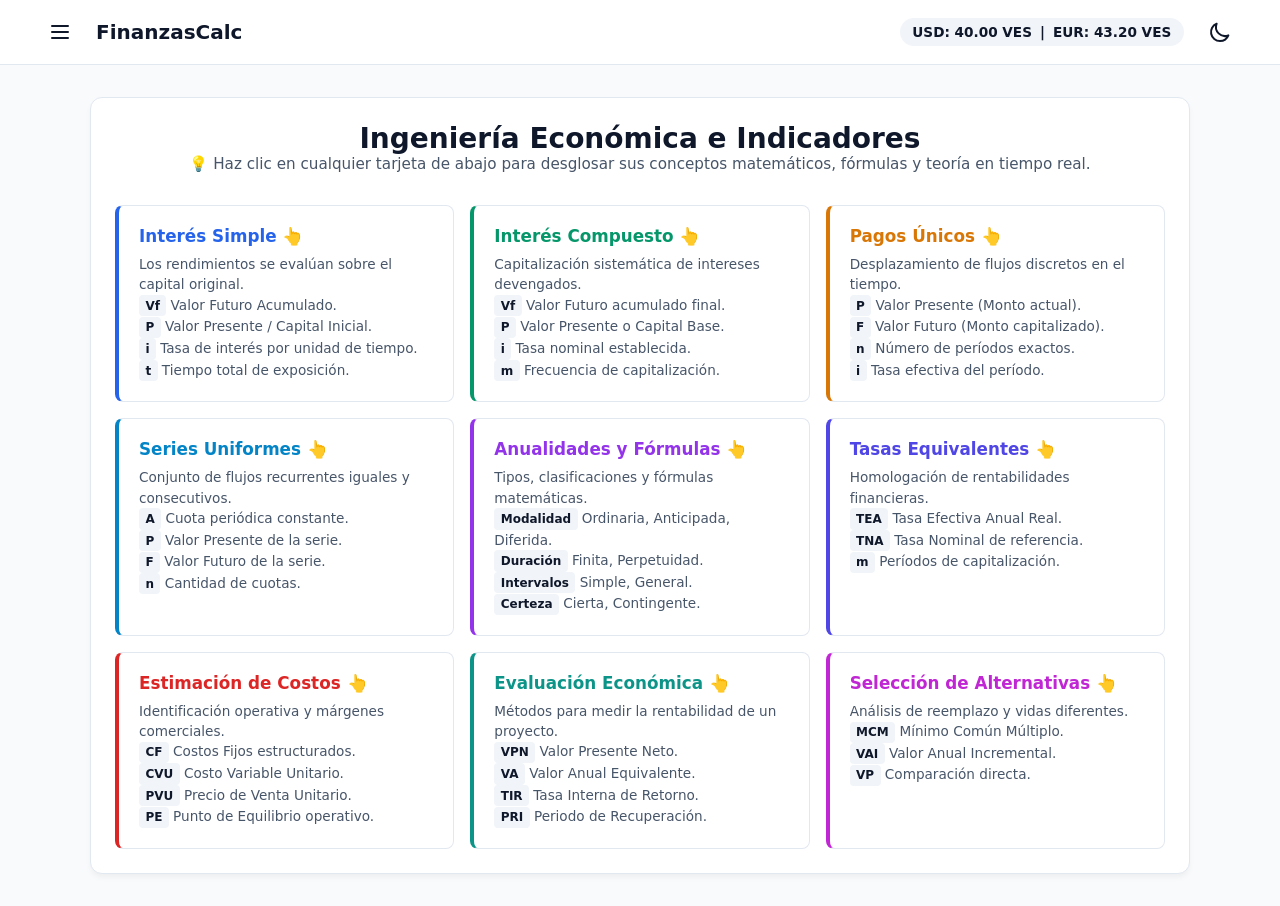
==== commit b53ddb7c: "anualidades" ====
--- a/index.html
+++ b/index.html
@@ -11,7 +11,7 @@
     <header class="main-header">
         <div class="header-container">
             <div class="header-left">
-                <button id="menu-btn" class="menu-btn">
+                <button id="menu-btn" class="menu-btn" aria-label="Abrir Menú">
                     <svg class="brand-icon" fill="none" stroke="currentColor" viewBox="0 0 24 24" xmlns="http://www.w3.org/2000/svg"><path stroke-linecap="round" stroke-linejoin="round" stroke-width="2" d="M4 6h16M4 12h16M4 18h16"></path></svg>
                 </button>
                 <div id="logo-inicio" class="brand-logo" style="cursor: pointer;">FinanzasCalc</div>
@@ -22,7 +22,7 @@
                     <div>|</div>
                     <div>EUR: <span id="tasa-eur">--</span></div>
                 </div>
-                <button id="theme-toggle-btn" class="theme-toggle-btn">
+                <button id="theme-toggle-btn" class="theme-toggle-btn" aria-label="Cambiar Tema">
                     <svg id="theme-icon-moon" class="brand-icon" fill="none" stroke="currentColor" viewBox="0 0 24 24"><path stroke-linecap="round" stroke-linejoin="round" stroke-width="2" d="M20.354 15.354A9 9 0 018.646 3.646 9.003 9.003 0 0012 21a9.003 9.003 0 008.354-5.646z"></path></svg>
                 </button>
             </div>
@@ -39,6 +39,7 @@
             <button id="nav-compound" class="nav-btn">Interés Compuesto</button>
             <button id="nav-single" class="nav-btn">Pagos Únicos</button>
             <button id="nav-uniform" class="nav-btn">Series Uniformes</button>
+            <button id="nav-anualidades" class="nav-btn" style="color: var(--color-anualidades); font-weight:700;" onclick="irA('anualidades')">Anualidades y sus Tipos</button>
             <button id="nav-rates" class="nav-btn">Tasas Equivalentes</button>
             <button id="nav-costs" class="nav-btn">Estimación de Costos</button>
             <span class="nav-section-title">Evaluación e Ingeniería</span>
@@ -48,17 +49,18 @@
     </aside>
 
     <main>
+        <!-- INICIO Y GLOSARIO -->
         <section id="section-inicio" class="card-panel max-w-home fade-in">
             <div class="panel-body">
                 <h1 class="main-title">Ingeniería Económica e Indicadores</h1>
-                <p style="text-align: center; color: var(--text-secondary); margin-top: -1rem; margin-bottom: 2rem; font-size: 0.95rem;">
-                    💡 Haz clic en cualquier tarjeta de abajo para desglosar sus conceptos matemáticos y teóricos en tiempo real.
+                <p style="text-align: center; color: var(--text-secondary); margin-top: -0.5rem; margin-bottom: 2rem; font-size: 0.95rem;">
+                    💡 Haz clic en cualquier tarjeta de abajo para desglosar sus conceptos matemáticos, fórmulas y teoría en tiempo real.
                 </p>
                 
                 <div class="concept-grid">
                     <div class="concept-card card-simple" onclick="mostrarConceptoHome('simple')">
                         <h4>Interés Simple 👆</h4>
-                        <p>Los rendimientos se evalúan sobre el capital original. <br>
+                        <p>Los rendimientos se evalúan sobre el capital original.<br>
                         <span class="sigla-badge">Vf</span> Valor Futuro Acumulado.<br>
                         <span class="sigla-badge">P</span> Valor Presente / Capital Inicial.<br>
                         <span class="sigla-badge">i</span> Tasa de interés por unidad de tiempo.<br>
@@ -77,16 +79,24 @@
                         <p>Desplazamiento de flujos discretos en el tiempo.<br>
                         <span class="sigla-badge">P</span> Valor Presente (Monto actual).<br>
                         <span class="sigla-badge">F</span> Valor Futuro (Monto capitalizado).<br>
-                        <span class="sigla-badge">n</span> Número de períodos exactos de transcurso.<br>
+                        <span class="sigla-badge">n</span> Número de períodos exactos.<br>
                         <span class="sigla-badge">i</span> Tasa efectiva del período.</p>
                     </div>
                     <div class="concept-card card-uniform" onclick="mostrarConceptoHome('uniform')">
                         <h4>Series Uniformes 👆</h4>
                         <p>Conjunto de flujos recurrentes iguales y consecutivos.<br>
-                        <span class="sigla-badge">A</span> Cuota / Anualidad Periódica constante.<br>
+                        <span class="sigla-badge">A</span> Cuota periódica constante.<br>
                         <span class="sigla-badge">P</span> Valor Presente de la serie.<br>
                         <span class="sigla-badge">F</span> Valor Futuro de la serie.<br>
-                        <span class="sigla-badge">n</span> Cantidad de cuotas ingresadas.</p>
+                        <span class="sigla-badge">n</span> Cantidad de cuotas.</p>
+                    </div>
+                    <div class="concept-card card-anualidades" onclick="mostrarConceptoHome('anualidades')">
+                        <h4>Anualidades y Fórmulas 👆</h4>
+                        <p>Tipos, clasificaciones y fórmulas matemáticas.<br>
+                        <span class="sigla-badge">Modalidad</span> Ordinaria, Anticipada, Diferida.<br>
+                        <span class="sigla-badge">Duración</span> Finita, Perpetuidad.<br>
+                        <span class="sigla-badge">Intervalos</span> Simple, General.<br>
+                        <span class="sigla-badge">Certeza</span> Cierta, Contingente.</p>
                     </div>
                     <div class="concept-card card-rates" onclick="mostrarConceptoHome('rates')">
                         <h4>Tasas Equivalentes 👆</h4>
@@ -98,25 +108,25 @@
                     <div class="concept-card card-costs" onclick="mostrarConceptoHome('costs')">
                         <h4>Estimación de Costos 👆</h4>
                         <p>Identificación operativa y márgenes comerciales.<br>
-                        <span class="sigla-badge">CF</span> Costos Fijos estructurales independientes.<br>
-                        <span class="sigla-badge">CVU</span> Costo Variable Unitario de fabricación.<br>
-                        <span class="sigla-badge">PVU</span> Precio de Venta Unitario al público.<br>
-                        <span class="sigla-badge">PE</span> Punto de Equilibrio operativo en volumen.</p>
-                    </div>
-                    <div class="concept-card card-evaluacion" onclick="mostrarConceptoHome('evaluacion')" style="border-left: 4px solid var(--color-evaluacion);">
+                        <span class="sigla-badge">CF</span> Costos Fijos estructurados.<br>
+                        <span class="sigla-badge">CVU</span> Costo Variable Unitario.<br>
+                        <span class="sigla-badge">PVU</span> Precio de Venta Unitario.<br>
+                        <span class="sigla-badge">PE</span> Punto de Equilibrio operativo.</p>
+                    </div>
+                    <div class="concept-card card-evaluacion" onclick="mostrarConceptoHome('evaluacion')">
                         <h4 class="val-evaluacion">Evaluación Económica 👆</h4>
                         <p>Métodos para medir la rentabilidad de un proyecto.<br>
-                        <span class="sigla-badge">VPN</span> Valor Presente Neto analítico.<br>
-                        <span class="sigla-badge">VA</span> Valor Anual Equivalente de flujos.<br>
-                        <span class="sigla-badge">TIR</span> Tasa Interna de Retorno de la inversión.<br>
-                        <span class="sigla-badge">PRI</span> Periodo de Recuperación descontado.</p>
-                    </div>
-                    <div class="concept-card card-alternativas" onclick="mostrarConceptoHome('alternativas')" style="border-left: 4px solid var(--color-alternativas);">
+                        <span class="sigla-badge">VPN</span> Valor Presente Neto.<br>
+                        <span class="sigla-badge">VA</span> Valor Anual Equivalente.<br>
+                        <span class="sigla-badge">TIR</span> Tasa Interna de Retorno.<br>
+                        <span class="sigla-badge">PRI</span> Periodo de Recuperación.</p>
+                    </div>
+                    <div class="concept-card card-alternativas" onclick="mostrarConceptoHome('alternativas')">
                         <h4 class="val-alternativas">Selección de Alternativas 👆</h4>
                         <p>Análisis de reemplazo y vidas diferentes.<br>
-                        <span class="sigla-badge">MCM</span> Mínimo Común Múltiplo de horizontes.<br>
-                        <span class="sigla-badge">VAI</span> Valor Anual Incremental de análisis.<br>
-                        <span class="sigla-badge">VP</span> Comparación directa en ciclo común.</p>
+                        <span class="sigla-badge">MCM</span> Mínimo Común Múltiplo.<br>
+                        <span class="sigla-badge">VAI</span> Valor Anual Incremental.<br>
+                        <span class="sigla-badge">VP</span> Comparación directa.</p>
                     </div>
                 </div>
 
@@ -131,6 +141,106 @@
             </div>
         </section>
 
+        <!-- CALCULADORA DE ANUALIDADES COMPLETA -->
+        <section id="section-anualidades" class="card-panel max-w-calculator fade-in hidden">
+            <div class="panel-header header-anualidades">Calculadora de Anualidades y sus Tipos</div>
+            <div class="panel-body">
+                <form class="form-group-stack" onsubmit="return false;">
+                    <div class="selector-target-container">
+                        <label for="anu-tipo">Tipo de Anualidad (Clasificación):</label>
+                        <select id="anu-tipo" class="form-select">
+                            <option value="ordinaria">1. Ordinaria / Vencida (Pago al final del período)</option>
+                            <option value="anticipada">2. Anticipada (Pago al inicio del período)</option>
+                            <option value="diferida">3. Diferida (Con período de gracia/diferimiento)</option>
+                            <option value="perpetua">4. Perpetua (Serie infinita de pagos, n → ∞)</option>
+                            <option value="general">5. General (Frecuencia de pago ≠ Frecuencia de capitalización)</option>
+                            <option value="contingente">6. Contingente / Vitalicia (Sujeta a evento probabilístico)</option>
+                        </select>
+                    </div>
+
+                    <div class="selector-target-container">
+                        <label for="anu-target">Variable a Calcular:</label>
+                        <select id="anu-target" class="form-select">
+                            <option value="P">Valor Presente (P)</option>
+                            <option value="F">Valor Futuro (F)</option>
+                            <option value="A_P">Anualidades / Cuota dado Presente (A|P)</option>
+                            <option value="A_F">Anualidades / Cuota dado Futuro (A|F)</option>
+                        </select>
+                    </div>
+
+                    <div id="anu-g-a"><label class="field-label">Cuota / Anualidad Periódica (A)</label><input type="number" id="anu-a" class="form-input" value="500"></div>
+                    <div id="anu-g-p" class="hidden"><label class="field-label">Valor Presente (P)</label><input type="number" id="anu-p" class="form-input" value="2000"></div>
+                    <div id="anu-g-f" class="hidden"><label class="field-label">Valor Futuro (F)</label><input type="number" id="anu-f" class="form-input" value="2500"></div>
+                    
+                    <div class="form-row-grid">
+                        <div><label class="field-label">Tasa por Período (%)</label><input type="number" id="anu-i" class="form-input" value="5"></div>
+                        <div id="anu-g-n-container"><label class="field-label">Número de Cuotas / Pagos (n)</label><input type="number" id="anu-n" class="form-input" value="12"></div>
+                    </div>
+
+                    <!-- CAMPOS ADICIONALES PARA TIPOS ESPECÍFICOS -->
+                    <div id="anu-g-gracia" class="hidden">
+                        <label class="field-label val-anualidades" style="font-weight:700;">Períodos de Gracia / Diferimiento (k)</label>
+                        <input type="number" id="anu-k" class="form-input" value="3">
+                        <small style="color: var(--text-muted); display:block; margin-top:0.25rem;">Número de períodos iniciales sin realizar cuotas.</small>
+                    </div>
+
+                    <div id="anu-g-cap" class="hidden form-row-grid">
+                        <div>
+                            <label class="field-label">Frecuencia de Pago</label>
+                            <select id="anu-unidad-freq" class="form-select">
+                                <option value="12">Mensual</option>
+                                <option value="6">Bimestral</option>
+                                <option value="4">Trimestral</option>
+                                <option value="2">Semestral</option>
+                                <option value="1">Anual</option>
+                            </select>
+                        </div>
+                        <div>
+                            <label class="field-label">Frecuencia de Capitalización</label>
+                            <select id="anu-cap-freq" class="form-select">
+                                <option value="12">Mensual</option>
+                                <option value="6">Bimestral</option>
+                                <option value="4">Trimestral</option>
+                                <option value="2">Semestral</option>
+                                <option value="1">Anual</option>
+                            </select>
+                        </div>
+                    </div>
+
+                    <div id="anu-g-prob" class="hidden">
+                        <label class="field-label val-anualidades" style="font-weight:700;">Probabilidad del Evento / Ocurrencia (%)</label>
+                        <input type="number" id="anu-prob" class="form-input" value="85">
+                        <small style="color: var(--text-muted); display:block; margin-top:0.25rem;">Porcentaje actuarial de cumplimiento del flujo.</small>
+                    </div>
+
+                    <div>
+                        <label class="field-label">Frecuencia / Unidad de Tiempo del Pago</label>
+                        <select id="anu-unidad" class="form-select">
+                            <option value="meses">Mensual</option>
+                            <option value="bimensual">Bimestral</option>
+                            <option value="trimestral">Trimestral</option>
+                            <option value="semestral">Semestral</option>
+                            <option value="años" selected>Anual</option>
+                        </select>
+                    </div>
+                    
+                    <button type="button" id="btn-calc-anualidades" class="submit-btn btn-anualidades">Calcular Anualidad</button>
+                </form>
+
+                <div id="results-anualidades" class="results-wrapper res-border-anualidades hidden">
+                    <h3 class="results-title val-anualidades">Resultado de Anualidad</h3>
+                    <div class="result-main-line"><span class="label" id="lbl-anu-res">Valor:</span><span class="value val-anualidades" id="res-anu-main">0.00</span></div>
+                    <small id="res-anu-detalle" style="display:block; margin-bottom: 0.75rem; color: var(--text-muted);"></small>
+                    <div id="divisas-anualidades" class="currency-conversion-zone">
+                        <div class="conversion-row"><span class="label">Monto en VES:</span><span class="value" id="res-anu-ves">0.00 VES</span></div>
+                        <div class="conversion-row"><span class="label">Monto en USD:</span><span class="value" id="res-anu-usd">$0.00 USD</span></div>
+                        <div class="conversion-row"><span class="label">Monto en EUR:</span><span class="value" id="res-anu-eur">€0.00 EUR</span></div>
+                    </div>
+                </div>
+            </div>
+        </section>
+
+        <!-- OTROS MÓDULOS DE CÁLCULO -->
         <section id="section-simple" class="card-panel max-w-calculator fade-in hidden">
             <div class="panel-header header-simple">Interés Simple</div>
             <div class="panel-body">
@@ -285,16 +395,28 @@
                     <div id="u-g-f" class="hidden"><label class="field-label">Valor Futuro acumulado (F)</label><input type="number" id="uniform-f" class="form-input" value="1200"></div>
                     
                     <div class="form-row-grid">
-                        <div><label class="field-label">Tasa de interés (%)</label><input type="number" id="uniform-i" class="form-input" value="8"></div>
+                        <div><label class="field-label">Tasa por Período (%)</label><input type="number" id="uniform-i" class="form-input" value="8"></div>
                         <div><label class="field-label">Número de Cuotas (n)</label><input type="number" id="uniform-n" class="form-input" value="6"></div>
                     </div>
+
+                    <div>
+                        <label class="field-label">Frecuencia / Período de la Cuota</label>
+                        <select id="uniform-unidad-tiempo" class="form-select">
+                            <option value="meses">Mensual</option>
+                            <option value="bimensual">Bimestral</option>
+                            <option value="trimestral">Trimestral</option>
+                            <option value="semestral">Semestral</option>
+                            <option value="años" selected>Anual</option>
+                        </select>
+                    </div>
                     
                     <button type="button" id="btn-calc-uniform" class="submit-btn btn-uniform">Calcular Amortización</button>
                 </form>
 
                 <div id="results-uniform" class="results-wrapper res-border-uniform hidden">
-                    <h3 class="results-title">Cálculo de Anualidad</h3>
+                    <h3 class="results-title">Cálculo de Serie Uniforme</h3>
                     <div class="result-main-line"><span class="label" id="lbl-uniform-res">Valor:</span><span class="value val-uniform" id="res-uniform-main">0.00</span></div>
+                    <small id="res-uniform-detalle" style="display:block; margin-bottom: 0.75rem; color: var(--text-muted);"></small>
                     <div id="divisas-uniform" class="currency-conversion-zone">
                         <div class="conversion-row"><span class="label">Monto en VES:</span><span class="value" id="res-uniform-ves">0.00 VES</span></div>
                         <div class="conversion-row"><span class="label">Monto en USD:</span><span class="value" id="res-uniform-usd">$0.00 USD</span></div>
@@ -381,7 +503,7 @@
         </section>
 
         <section id="section-evaluacion" class="card-panel max-w-calculator fade-in hidden">
-            <div class="panel-header header-evaluacion" style="background-color: var(--color-evaluacion);">Tema V: Evaluación Económica</div>
+            <div class="panel-header header-evaluacion">Evaluación Económica</div>
             <div class="panel-body">
                 <form class="form-group-stack" onsubmit="return false;">
                     <div class="selector-target-container">
@@ -415,11 +537,11 @@
                         <label class="field-label">TMAR / TREMA (% del Periodo)</label>
                         <input type="number" id="eval-tmar" class="form-input" value="15">
                     </div>
-                    <button type="button" id="btn-calc-evaluacion" class="submit-btn btn-evaluacion" style="background-color: var(--color-evaluacion); color: white;">Evaluar Proyecto</button>
+                    <button type="button" id="btn-calc-evaluacion" class="submit-btn btn-evaluacion">Evaluar Proyecto</button>
                 </form>
 
                 <div id="results-evaluacion" class="results-wrapper res-border-evaluacion hidden">
-                    <h3 class="results-title" style="color: var(--color-evaluacion);">Resultados del Proyecto</h3>
+                    <h3 class="results-title val-evaluacion">Resultados del Proyecto</h3>
                     <div class="result-main-line"><span class="label" id="lbl-eval-res">Indicador:</span><span class="value val-evaluacion" id="res-eval-main">0.00</span></div>
                     <div id="res-eval-status-box" style="margin-top: 0.5rem; margin-bottom: 0.75rem; font-weight: bold; font-size: 0.95rem;">Decisión: <span id="res-eval-status">--</span></div>
                     <div id="divisas-evaluacion" class="currency-conversion-zone" style="border-top:1px dashed var(--border-neutral); padding-top:0.5rem;">
@@ -432,7 +554,7 @@
         </section>
 
         <section id="section-alternativas" class="card-panel max-w-calculator fade-in hidden">
-            <div class="panel-header header-alternativas" style="background-color: var(--color-alternativas);">Tema VI: Selección de Alternativas (MCM)</div>
+            <div class="panel-header header-alternativas">Selección de Alternativas (MCM)</div>
             <div class="panel-body">
                 <form class="form-group-stack" onsubmit="return false;">
                     <div class="selector-target-container">
@@ -470,11 +592,11 @@
                         </div>
                     </div>
 
-                    <button type="button" id="btn-calc-alternativas" class="submit-btn btn-alternativas" style="background-color: var(--color-alternativas); color: white;">Comparar por MCM</button>
+                    <button type="button" id="btn-calc-alternativas" class="submit-btn btn-alternativas">Comparar por MCM</button>
                 </form>
 
                 <div id="results-alternativas" class="results-wrapper res-border-alternativas hidden">
-                    <h3 class="results-title" style="color: var(--color-alternativas);">Estudio de Reemplazo</h3>
+                    <h3 class="results-title val-alternativas">Estudio de Reemplazo</h3>
                     <div class="result-main-line"><span class="label" id="lbl-alt-res">Resultado:</span><span class="value val-alternativas" id="res-alt-main">--</span></div>
                     <div id="divisas-alternativas" class="currency-conversion-zone" style="border-top:1px dashed var(--border-neutral); padding-top:0.5rem;">
                         <div class="conversion-row"><span class="label">Monto en VES:</span><span class="value" id="res-alt-ves">0.00 VES</span></div>
--- a/styles.css
+++ b/styles.css
@@ -1,156 +1,464 @@
-/* --- VARIABLES DE DISEÑO (SOPORTE DE TEMAS) --- */
 :root {
-    --bg-main: #f3f4f6;
+    --bg-main: #f8fafc;
     --bg-card: #ffffff;
-    --bg-input: #ffffff;
-    --bg-box-neutral: #f9fafb;
-    --border-neutral: #e5e7eb;
-    --text-primary: #1f2937;
-    --text-secondary: #4b5563;
+    --bg-box-neutral: #f1f5f9;
+    --text-primary: #0f172a;
+    --text-secondary: #475569;
     --text-muted: #64748b;
-
-    /* Colores Temáticos */
-    --color-simple: #2563eb;
-    --color-compound: #059669;
-    --color-single: #4f46e5;
-    --color-uniform: #d97706;
-    --color-rates: #ea580c;
-    --color-costs: #db2777;
-    --color-evaluacion: #9333ea;
-    --color-alternativas: #06b6d4;
+    --border-neutral: #e2e8f0;
+    
+    /* Paleta de Colores por Módulo */
+    --color-simple: #2563eb;       /* Azul */
+    --color-compound: #059669;     /* Verde */
+    --color-single: #d97706;       /* Naranja */
+    --color-uniform: #0284c7;      /* Cían */
+    --color-anualidades: #9333ea;  /* Violeta / Magenta Exclusivo */
+    --color-rates: #4f46e5;        /* Índigo */
+    --color-costs: #dc2626;        /* Rojo */
+    --color-evaluacion: #0d9488;   /* Teal */
+    --color-alternativas: #c026d3; /* Fucsia */
 }
 
 [data-theme="dark"] {
     --bg-main: #0f172a;
     --bg-card: #1e293b;
-    --bg-input: #334155;
-    --bg-box-neutral: #1e293b;
-    --border-neutral: #334155;
+    --bg-box-neutral: #334155;
     --text-primary: #f8fafc;
     --text-secondary: #cbd5e1;
     --text-muted: #94a3b8;
-}
-
-/* --- ESTILOS GENERALES Y LAYOUT --- */
-* { box-sizing: border-box; margin: 0; padding: 0; font-family: -apple-system, BlinkMacSystemFont, "Segoe UI", Roboto, sans-serif; }
-body { background-color: var(--bg-main); color: var(--text-primary); min-height: 100vh; display: flex; flex-direction: column; }
-main { flex: 1; padding: 2rem 1rem; display: flex; justify-content: center; align-items: flex-start; }
-
-.hidden { display: none !important; }
-.fade-in { animation: fadeIn 0.3s ease-in-out; }
-@keyframes fadeIn { from { opacity: 0; transform: translateY(8px); } to { opacity: 1; transform: translateY(0); } }
-
-/* --- HEADER --- */
-.main-header { background-color: var(--bg-card); border-bottom: 1px solid var(--border-neutral); padding: 1rem; position: sticky; top: 0; z-index: 40; }
-.header-container { display: flex; justify-content: space-between; align-items: center; max-width: 1200px; margin: 0 auto; width: 100%; }
-.header-left, .header-right { display: flex; align-items: center; gap: 1rem; }
-.brand-logo { font-size: 1.25rem; font-weight: 800; color: var(--text-primary); }
-.menu-btn, .theme-toggle-btn { background: none; border: none; color: var(--text-secondary); cursor: pointer; padding: 0.25rem; }
-.brand-icon { width: 1.5rem; height: 1.5rem; }
-
-/* Caja de Tasas con su color identificativo */
-.rates-box { display: flex; gap: 0.75rem; font-size: 0.85rem; background: var(--bg-box-neutral); padding: 0.5rem 0.75rem; border-radius: 6px; font-weight: 700; border: 1px solid var(--border-neutral); color: var(--text-primary); }
-.rates-box span { color: #10b981; }
-
-/* --- SIDEBAR --- */
-.sidebar { position: fixed; top: 0; left: -280px; width: 280px; height: 100%; background: var(--bg-card); z-index: 50; transition: left 0.3s ease; border-right: 1px solid var(--border-neutral); display: flex; flex-direction: column; }
-.sidebar.open { left: 0; }
-.sidebar-header { padding: 1.25rem; border-bottom: 1px solid var(--border-neutral); display: flex; justify-content: space-between; align-items: center; font-weight: 700; }
-.close-sidebar-btn { background: none; border: none; color: var(--text-secondary); cursor: pointer; }
-.sidebar-nav { padding: 1rem; flex: 1; display: flex; flex-direction: column; gap: 0.25rem; }
-.nav-section-title { font-size: 0.75rem; font-weight: 700; color: var(--text-muted); text-transform: uppercase; margin-top: 1rem; margin-bottom: 0.5rem; padding-left: 0.75rem; }
-.nav-btn { display: block; width: 100%; text-align: left; padding: 0.75rem 1rem; border-radius: 8px; border: none; background: transparent; color: var(--text-secondary); font-weight: 600; cursor: pointer; }
-.nav-btn:hover { background-color: var(--bg-box-neutral); color: var(--text-primary); }
-.nav-btn.active { background-color: var(--bg-main); color: var(--text-primary); border-left: 4px solid var(--color-simple); }
-
-.sidebar-overlay { position: fixed; top: 0; left: 0; width: 100%; height: 100%; background: rgba(0, 0, 0, 0.4); z-index: 45; display: none; }
-.sidebar-overlay.active { display: block; }
-
-/* --- CARDS & PANELS --- */
-.card-panel { background-color: var(--bg-card); border-radius: 12px; border: 1px solid var(--border-neutral); width: 100%; box-shadow: 0 4px 6px -1px rgba(0, 0, 0, 0.1); overflow: hidden; }
-.max-w-home { max-width: 1000px; }
-.max-w-calculator { max-width: 540px; }
-
-.panel-header { padding: 1.25rem; font-weight: 750; font-size: 1.2rem; color: white; border-bottom: 1px solid var(--border-neutral); }
-.panel-body { padding: 1.5rem; }
-
-/* Headers Temáticos */
+    --border-neutral: #334155;
+}
+
+* {
+    box-sizing: border-box;
+    margin: 0;
+    padding: 0;
+    font-family: system-ui, -apple-system, BlinkMacSystemFont, 'Segoe UI', Roboto, Oxygen, Ubuntu, Cantarell, sans-serif;
+}
+
+body {
+    background-color: var(--bg-main);
+    color: var(--text-primary);
+    min-height: 100vh;
+    display: flex;
+    flex-direction: column;
+}
+
+/* Header */
+.main-header {
+    background-color: var(--bg-card);
+    border-bottom: 1px solid var(--border-neutral);
+    position: sticky;
+    top: 0;
+    z-index: 40;
+    padding: 0.75rem 1.5rem;
+}
+
+.header-container {
+    max-width: 1200px;
+    margin: 0 auto;
+    display: flex;
+    justify-content: space-between;
+    align-items: center;
+}
+
+.header-left, .header-right {
+    display: flex;
+    align-items: center;
+    gap: 1rem;
+}
+
+.brand-logo {
+    font-size: 1.25rem;
+    font-weight: 800;
+    color: var(--text-primary);
+}
+
+.menu-btn, .theme-toggle-btn {
+    background: none;
+    border: none;
+    cursor: pointer;
+    color: var(--text-primary);
+    padding: 0.5rem;
+    display: flex;
+    align-items: center;
+    justify-content: center;
+    border-radius: 6px;
+}
+
+.menu-btn:hover, .theme-toggle-btn:hover {
+    background-color: var(--bg-box-neutral);
+}
+
+.brand-icon {
+    width: 24px;
+    height: 24px;
+}
+
+.rates-box {
+    display: flex;
+    gap: 0.5rem;
+    font-size: 0.85rem;
+    font-weight: 600;
+    background-color: var(--bg-box-neutral);
+    padding: 0.4rem 0.8rem;
+    border-radius: 20px;
+}
+
+/* Sidebar Nav */
+.sidebar-overlay {
+    position: fixed;
+    inset: 0;
+    background-color: rgba(0, 0, 0, 0.5);
+    z-index: 45;
+    opacity: 0;
+    pointer-events: none;
+    transition: opacity 0.3s ease;
+}
+
+.sidebar-overlay.active {
+    opacity: 1;
+    pointer-events: auto;
+}
+
+.sidebar {
+    position: fixed;
+    top: 0;
+    left: 0;
+    bottom: 0;
+    width: 280px;
+    background-color: var(--bg-card);
+    z-index: 50;
+    transform: translateX(-100%);
+    transition: transform 0.3s ease;
+    border-right: 1px solid var(--border-neutral);
+    display: flex;
+    flex-direction: column;
+}
+
+.sidebar.open {
+    transform: translateX(0);
+}
+
+.sidebar-header {
+    padding: 1.25rem;
+    font-weight: 800;
+    border-bottom: 1px solid var(--border-neutral);
+    font-size: 0.9rem;
+    letter-spacing: 0.05em;
+    color: var(--text-muted);
+}
+
+.sidebar-nav {
+    padding: 1rem;
+    display: flex;
+    flex-direction: column;
+    gap: 0.25rem;
+    overflow-y: auto;
+}
+
+.nav-section-title {
+    font-size: 0.75rem;
+    font-weight: 700;
+    text-transform: uppercase;
+    color: var(--text-muted);
+    margin-top: 1rem;
+    margin-bottom: 0.25rem;
+    padding-left: 0.75rem;
+}
+
+.nav-btn {
+    text-align: left;
+    padding: 0.75rem;
+    background: none;
+    border: none;
+    border-radius: 6px;
+    color: var(--text-secondary);
+    font-weight: 600;
+    font-size: 0.9rem;
+    cursor: pointer;
+    transition: background-color 0.2s, color 0.2s;
+}
+
+.nav-btn:hover {
+    background-color: var(--bg-box-neutral);
+    color: var(--text-primary);
+}
+
+.nav-btn.active {
+    background-color: var(--bg-box-neutral);
+    color: var(--text-primary);
+    font-weight: 700;
+}
+
+/* Layout Principal */
+main {
+    flex: 1;
+    padding: 2rem 1rem;
+    max-width: 1200px;
+    margin: 0 auto;
+    width: 100%;
+}
+
+.card-panel {
+    background-color: var(--bg-card);
+    border-radius: 12px;
+    border: 1px solid var(--border-neutral);
+    overflow: hidden;
+    box-shadow: 0 4px 6px -1px rgba(0, 0, 0, 0.05);
+    margin: 0 auto;
+}
+
+.max-w-home { max-width: 1100px; }
+.max-w-calculator { max-width: 650px; }
+
+.panel-header {
+    padding: 1.25rem 1.5rem;
+    font-size: 1.2rem;
+    font-weight: 700;
+    color: white;
+}
+
+/* Colores de Encabezados de Calculadoras */
 .header-simple { background-color: var(--color-simple); }
 .header-compound { background-color: var(--color-compound); }
 .header-single { background-color: var(--color-single); }
 .header-uniform { background-color: var(--color-uniform); }
+.header-anualidades { background-color: var(--color-anualidades); }
 .header-rates { background-color: var(--color-rates); }
 .header-costs { background-color: var(--color-costs); }
 .header-evaluacion { background-color: var(--color-evaluacion); }
 .header-alternativas { background-color: var(--color-alternativas); }
 
-/* --- FORMS & INPUTS --- */
-.form-group-stack { display: flex; flex-direction: column; gap: 1rem; }
-.form-row-grid { display: grid; grid-template-columns: 1fr 1fr; gap: 0.75rem; }
-@media (max-width: 480px) { .form-row-grid { grid-template-columns: 1fr; } }
-
-.field-label { font-size: 0.85rem; font-weight: 700; color: var(--text-secondary); margin-bottom: 0.35rem; display: block; }
-.form-input, .form-select { width: 100%; padding: 0.65rem 0.85rem; border-radius: 8px; border: 1px solid var(--border-neutral); background-color: var(--bg-input); color: var(--text-primary); font-size: 0.95rem; font-weight: 600; }
-.form-input:focus, .form-select:focus { outline: none; border-color: var(--color-simple); box-shadow: 0 0 0 3px rgba(37, 99, 235, 0.15); }
-
-/* Botones de Cálculo */
-.submit-btn { border: none; font-weight: 750; font-size: 1rem; padding: 0.85rem; border-radius: 8px; cursor: pointer; display: block; width: 100%; text-align: center; margin-top: 0.5rem; }
+.panel-body {
+    padding: 1.5rem;
+}
+
+.main-title {
+    font-size: 1.75rem;
+    text-align: center;
+    margin-bottom: 0.5rem;
+}
+
+/* Grid del Glosario */
+.concept-grid {
+    display: grid;
+    grid-template-columns: repeat(auto-fit, minmax(280px, 1fr));
+    gap: 1rem;
+}
+
+.concept-card {
+    background-color: var(--bg-card);
+    border: 1px solid var(--border-neutral);
+    border-radius: 8px;
+    padding: 1.25rem;
+    cursor: pointer;
+    transition: transform 0.2s, box-shadow 0.2s;
+}
+
+.concept-card:hover {
+    transform: translateY(-2px);
+    box-shadow: 0 10px 15px -3px rgba(0, 0, 0, 0.08);
+}
+
+.concept-card h4 {
+    margin-bottom: 0.5rem;
+    font-size: 1.05rem;
+}
+
+.concept-card p {
+    font-size: 0.85rem;
+    color: var(--text-secondary);
+    line-height: 1.5;
+}
+
+.sigla-badge {
+    display: inline-block;
+    background-color: var(--bg-box-neutral);
+    padding: 0.1rem 0.4rem;
+    border-radius: 4px;
+    font-weight: 700;
+    font-size: 0.75rem;
+    color: var(--text-primary);
+}
+
+/* Bordes Glosario Inicio */
+.card-simple { border-left: 4px solid var(--color-simple); }
+.card-simple h4 { color: var(--color-simple); }
+
+.card-compound { border-left: 4px solid var(--color-compound); }
+.card-compound h4 { color: var(--color-compound); }
+
+.card-single { border-left: 4px solid var(--color-single); }
+.card-single h4 { color: var(--color-single); }
+
+.card-uniform { border-left: 4px solid var(--color-uniform); }
+.card-uniform h4 { color: var(--color-uniform); }
+
+.card-anualidades { border-left: 4px solid var(--color-anualidades); }
+.card-anualidades h4 { color: var(--color-anualidades); }
+
+.card-rates { border-left: 4px solid var(--color-rates); }
+.card-rates h4 { color: var(--color-rates); }
+
+.card-costs { border-left: 4px solid var(--color-costs); }
+.card-costs h4 { color: var(--color-costs); }
+
+.card-evaluacion { border-left: 4px solid var(--color-evaluacion); }
+.card-evaluacion h4 { color: var(--color-evaluacion); }
+
+.card-alternativas { border-left: 4px solid var(--color-alternativas); }
+.card-alternativas h4 { color: var(--color-alternativas); }
+
+/* Formulario */
+.form-group-stack {
+    display: flex;
+    flex-direction: column;
+    gap: 1.25rem;
+}
+
+.selector-target-container {
+    background-color: var(--bg-box-neutral);
+    padding: 1rem;
+    border-radius: 8px;
+}
+
+.selector-target-container label {
+    display: block;
+    font-weight: 700;
+    margin-bottom: 0.5rem;
+    font-size: 0.9rem;
+}
+
+.field-label {
+    display: block;
+    font-size: 0.85rem;
+    font-weight: 600;
+    margin-bottom: 0.4rem;
+    color: var(--text-secondary);
+}
+
+.form-select, .form-input {
+    width: 100%;
+    padding: 0.75rem;
+    border-radius: 6px;
+    border: 1px solid var(--border-neutral);
+    background-color: var(--bg-card);
+    color: var(--text-primary);
+    font-size: 0.95rem;
+    outline: none;
+}
+
+.form-select:focus, .form-input:focus {
+    border-color: var(--text-muted);
+}
+
+.form-row-grid {
+    display: grid;
+    grid-template-columns: 1fr 1fr;
+    gap: 1rem;
+}
+
+.submit-btn {
+    width: 100%;
+    padding: 0.85rem;
+    border: none;
+    border-radius: 6px;
+    font-weight: 700;
+    font-size: 1rem;
+    cursor: pointer;
+    transition: opacity 0.2s;
+}
+
+.submit-btn:hover {
+    opacity: 0.9;
+}
+
 .btn-simple { background-color: var(--color-simple); color: white; }
 .btn-compound { background-color: var(--color-compound); color: white; }
 .btn-single { background-color: var(--color-single); color: white; }
 .btn-uniform { background-color: var(--color-uniform); color: white; }
+.btn-anualidades { background-color: var(--color-anualidades); color: white; }
 .btn-rates { background-color: var(--color-rates); color: white; }
 .btn-costs { background-color: var(--color-costs); color: white; }
 .btn-evaluacion { background-color: var(--color-evaluacion); color: white; }
 .btn-alternativas { background-color: var(--color-alternativas); color: white; }
 
-/* Selector superior de variable */
-.selector-target-container { background: var(--bg-box-neutral); padding: 0.75rem; border-radius: 8px; border: 1px solid var(--border-neutral); display: flex; flex-direction: column; gap: 0.35rem; }
-.selector-target-container label { font-size: 0.8rem; font-weight: 800; color: var(--text-muted); text-transform: uppercase; }
-
-/* --- GLOSARIO DE INICIO (CARDS) --- */
-.main-title { font-size: 1.8rem; font-weight: 850; margin-bottom: 1rem; text-align: center; }
-.concept-grid { display: grid; grid-template-columns: repeat(auto-fit, minmax(220px, 1fr)); gap: 1rem; margin-top: 1.5rem; }
-.concept-card { background: var(--bg-card); border-radius: 10px; padding: 1rem; border: 1px solid var(--border-neutral); transition: all 0.2s ease; cursor: pointer; }
-.concept-card:hover { transform: translateY(-3px); box-shadow: 0 10px 15px -3px rgba(0, 0, 0, 0.05); }
-.concept-card h4 { font-size: 1rem; font-weight: 750; margin-bottom: 0.5rem; }
-.concept-card p { font-size: 0.8rem; line-height: 1.4; color: var(--text-secondary); }
-
-.card-simple { border-left: 4px solid var(--color-simple); } .card-simple h4 { color: var(--color-simple); }
-.card-compound { border-left: 4px solid var(--color-compound); } .card-compound h4 { color: var(--color-compound); }
-.card-single { border-left: 4px solid var(--color-single); } .card-single h4 { color: var(--color-single); }
-.card-uniform { border-left: 4px solid var(--color-uniform); } .card-uniform h4 { color: var(--color-uniform); }
-.card-rates { border-left: 4px solid var(--color-rates); } .card-rates h4 { color: var(--color-rates); }
-.card-costs { border-left: 4px solid var(--color-costs); } .card-costs h4 { color: var(--color-costs); }
-.card-evaluacion { border-left: 4px solid var(--color-evaluacion); } .card-evaluacion h4 { color: var(--color-evaluacion); }
-.card-alternativas { border-left: 4px solid var(--color-alternativas); } .card-alternativas h4 { color: var(--color-alternativas); }
-
-.sigla-badge { background: var(--bg-box-neutral); border: 1px solid var(--border-neutral); border-radius: 4px; padding: 0.1rem 0.35rem; font-family: monospace; font-size: 0.75rem; font-weight: 700; margin-right: 0.2rem; color: var(--text-primary); }
-
-/* --- RESULTADOS --- */
-.results-wrapper { margin-top: 1.5rem; border-radius: 8px; border: 1px solid var(--border-neutral); padding: 1rem; background: var(--bg-box-neutral); }
-.res-border-simple { border-color: var(--color-simple); } .res-border-simple .results-title { color: var(--color-simple); }
-.res-border-compound { border-color: var(--color-compound); } .res-border-compound .results-title { color: var(--color-compound); }
-.res-border-single { border-color: var(--color-single); } .res-border-single .results-title { color: var(--color-single); }
-.res-border-uniform { border-color: var(--color-uniform); } .res-border-uniform .results-title { color: var(--color-uniform); }
-.res-border-rates { border-color: var(--color-rates); } .res-border-rates .results-title { color: var(--color-rates); }
-.res-border-costs { border-color: var(--color-costs); } .res-border-costs .results-title { color: var(--color-costs); }
-.res-border-evaluacion { border-color: var(--color-evaluacion); } .res-border-evaluacion .results-title { color: var(--color-evaluacion); }
-.res-border-alternativas { border-color: var(--color-alternativas); } .res-border-alternativas .results-title { color: var(--color-alternativas); }
-
-.results-title { font-size: 1rem; font-weight: 800; margin-bottom: 0.75rem; text-transform: uppercase; }
-.result-main-line { display: flex; justify-content: space-between; align-items: center; font-size: 1.4rem; margin-bottom: 0.75rem; flex-wrap: wrap; gap: 0.5rem; border-bottom: 1px dashed var(--border-neutral); padding-bottom: 0.5rem; }
-.result-main-line .label { font-weight: 700; color: var(--text-primary); }
-.result-main-line .value { font-weight: 850; }
+/* Resultados */
+.results-wrapper {
+    margin-top: 1.5rem;
+    padding: 1.25rem;
+    border-radius: 8px;
+    background-color: var(--bg-box-neutral);
+}
+
+.results-title {
+    font-size: 1rem;
+    margin-bottom: 0.75rem;
+}
+
+.result-main-line {
+    display: flex;
+    justify-content: space-between;
+    align-items: center;
+    padding: 0.4rem 0;
+    font-size: 1rem;
+}
+
+.result-main-line .value {
+    font-size: 1.25rem;
+    font-weight: 800;
+}
+
+.currency-conversion-zone {
+    margin-top: 0.75rem;
+    padding-top: 0.75rem;
+    border-top: 1px solid var(--border-neutral);
+    display: flex;
+    flex-direction: column;
+    gap: 0.3rem;
+}
+
+.conversion-row {
+    display: flex;
+    justify-content: space-between;
+    font-size: 0.85rem;
+    color: var(--text-secondary);
+}
+
+.res-border-simple { border-left: 4px solid var(--color-simple); }
+.res-border-compound { border-left: 4px solid var(--color-compound); }
+.res-border-single { border-left: 4px solid var(--color-single); }
+.res-border-uniform { border-left: 4px solid var(--color-uniform); }
+.res-border-anualidades { border-left: 4px solid var(--color-anualidades); }
+.res-border-rates { border-left: 4px solid var(--color-rates); }
+.res-border-costs { border-left: 4px solid var(--color-costs); }
+.res-border-evaluacion { border-left: 4px solid var(--color-evaluacion); }
+.res-border-alternativas { border-left: 4px solid var(--color-alternativas); }
 
 .val-simple { color: var(--color-simple); }
 .val-compound { color: var(--color-compound); }
 .val-single { color: var(--color-single); }
 .val-uniform { color: var(--color-uniform); }
+.val-anualidades { color: var(--color-anualidades); }
 .val-rates { color: var(--color-rates); }
 .val-costs { color: var(--color-costs); }
 .val-evaluacion { color: var(--color-evaluacion); }
 .val-alternativas { color: var(--color-alternativas); }
 
-.currency-conversion-zone { padding-top: 0.5rem; display: flex; flex-direction: column; gap: 0.4rem; }
-.conversion-row { display: flex; justify-content: space-between; font-size: 0.85rem; font-weight: 600; color: var(--text-secondary); }+/* Utilidades */
+.hidden { display: none !important; }
+
+.fade-in {
+    animation: fadeIn 0.3s ease-in-out;
+}
+
+@keyframes fadeIn {
+    from { opacity: 0; transform: translateY(4px); }
+    to { opacity: 1; transform: translateY(0); }
+}
+
+@media (max-width: 640px) {
+    .form-row-grid { grid-template-columns: 1fr; }
+    .header-right .rates-box { display: none; }
+}
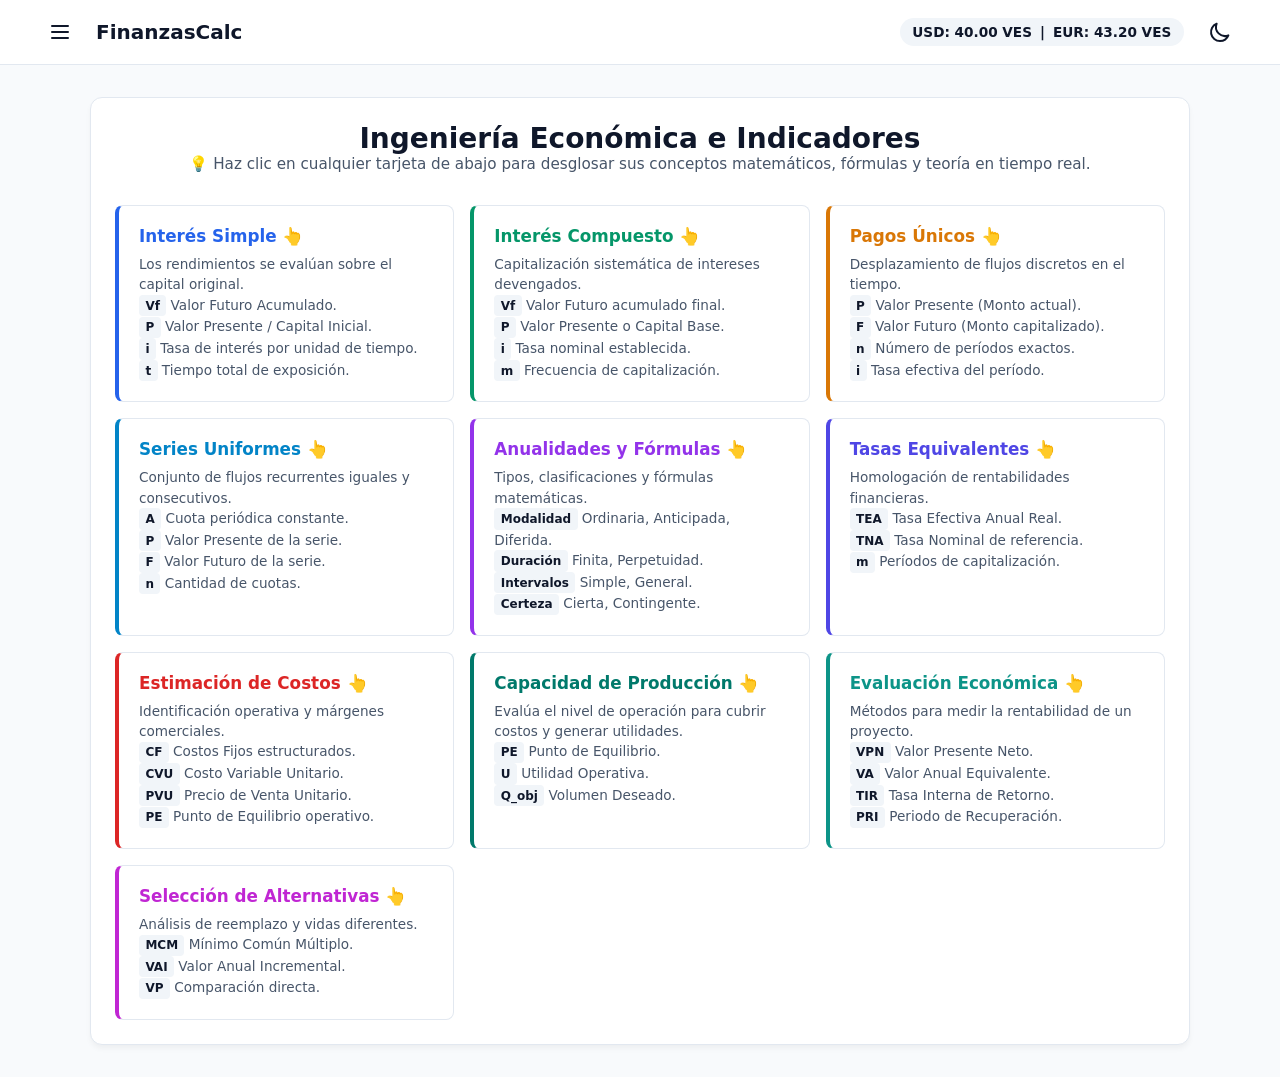
==== commit 21d42479: "listo capacidad de produccion, estimacion de costos y tasass equivalentes" ====
--- a/index.html
+++ b/index.html
@@ -30,23 +30,24 @@
     </header>
 
     <div id="sidebar-overlay" class="sidebar-overlay"></div>
-    <aside id="sidebar" class="sidebar">
-        <div class="sidebar-header"><span>MENÚ MATRICES</span></div>
-        <nav class="sidebar-nav">
-            <button id="nav-inicio" class="nav-btn active">Inicio y Glosario</button>
-            <span class="nav-section-title">Modelos</span>
-            <button id="nav-simple" class="nav-btn">Interés Simple</button>
-            <button id="nav-compound" class="nav-btn">Interés Compuesto</button>
-            <button id="nav-single" class="nav-btn">Pagos Únicos</button>
-            <button id="nav-uniform" class="nav-btn">Series Uniformes</button>
-            <button id="nav-anualidades" class="nav-btn" style="color: var(--color-anualidades); font-weight:700;" onclick="irA('anualidades')">Anualidades y sus Tipos</button>
-            <button id="nav-rates" class="nav-btn">Tasas Equivalentes</button>
-            <button id="nav-costs" class="nav-btn">Estimación de Costos</button>
-            <span class="nav-section-title">Evaluación e Ingeniería</span>
-            <button id="nav-evaluacion" class="nav-btn">Evaluación de Proyectos</button>
-            <button id="nav-alternativas" class="nav-btn">Selección de Alternativas</button>
-        </nav>
-    </aside>
+<aside id="sidebar" class="sidebar">
+    <div class="sidebar-header"><span>MENÚ MATRICES</span></div>
+    <nav class="sidebar-nav">
+        <button id="nav-inicio" class="nav-btn active">Inicio y Glosario</button>
+        
+        <span class="nav-section-title">Modelos</span>
+        <button id="nav-simple" class="nav-btn" style="color: var(--color-simple); font-weight:700;">Interés Simple</button>
+        <button id="nav-compound" class="nav-btn" style="color: var(--color-compound); font-weight:700;">Interés Compuesto</button>
+        <button id="nav-single" class="nav-btn" style="color: var(--color-single); font-weight:700;">Pagos Únicos</button>
+        <button id="nav-uniform" class="nav-btn" style="color: var(--color-uniform); font-weight:700;">Series Uniformes</button>
+        <button id="nav-anualidades" class="nav-btn" style="color: var(--color-anualidades); font-weight:700;" onclick="irA('anualidades')">Anualidades y sus Tipos</button>
+        <button id="nav-rates" class="nav-btn" style="color: var(--color-rates); font-weight:700;">Tasas Equivalentes</button>
+        <button id="nav-costs" class="nav-btn" style="color: var(--color-costs); font-weight:700;">Estimación de Costos</button>
+        <button id="nav-capacidad" class="nav-btn" style="color: #00796B; font-weight:700;" onclick="irA('capacidad')">Capacidad de Producción</button>
+        <button id="nav-evaluacion" class="nav-btn" style="color: var(--color-evaluacion); font-weight:700;">Evaluación de Proyectos</button>
+        <button id="nav-alternativas" class="nav-btn" style="color: var(--color-alternativas); font-weight:700;">Selección de Alternativas</button>
+    </nav>
+</aside>
 
     <main>
         <!-- INICIO Y GLOSARIO -->
@@ -113,6 +114,13 @@
                         <span class="sigla-badge">PVU</span> Precio de Venta Unitario.<br>
                         <span class="sigla-badge">PE</span> Punto de Equilibrio operativo.</p>
                     </div>
+                    <div class="concept-card" style="border-left: 4px solid #00796B;" onclick="mostrarConceptoHome('capacidad')">
+                        <h4 style="color: #00796B;">Capacidad de Producción 👆</h4>
+                        <p>Evalúa el nivel de operación para cubrir costos y generar utilidades.<br>
+                        <span class="sigla-badge">PE</span> Punto de Equilibrio.<br>
+                        <span class="sigla-badge">U</span> Utilidad Operativa.<br>
+                        <span class="sigla-badge">Q_obj</span> Volumen Deseado.</p>
+                    </div>
                     <div class="concept-card card-evaluacion" onclick="mostrarConceptoHome('evaluacion')">
                         <h4 class="val-evaluacion">Evaluación Económica 👆</h4>
                         <p>Métodos para medir la rentabilidad de un proyecto.<br>
@@ -427,80 +435,184 @@
         </section>
 
         <section id="section-rates" class="card-panel max-w-calculator fade-in hidden">
-            <div class="panel-header header-rates">Conversión de Tasas</div>
-            <div class="panel-body">
-                <form class="form-group-stack" onsubmit="return false;">
-                    <div class="selector-target-container">
-                        <label for="rates-target">Modalidad de Conversión:</label>
-                        <select id="rates-target" class="form-select">
-                            <option value="nom_eff">Tasa Nominal ➔ Tasa Efectiva Equivalente</option>
-                            <option value="eff_nom">Tasa Efectiva ➔ Tasa Nominal Equivalente</option>
-                            <option value="eff_eff">Tasa Efectiva Menor ➔ Tasa Efectiva Mayor Equivalente</option>
-                        </select>
-                    </div>
-                    <div><label class="field-label" id="lbl-rates-input">Tasa de Entrada (%)</label><input type="number" id="rates-val" class="form-input" value="24"></div>
+            <div class="panel-header header-rates" style="background-color: var(--color-rates); color: white;">Tasas Equivalentes</div>
+            <div class="panel-body">
+                <form class="form-group-stack" onsubmit="return false;">
+                    
+                    <div class="selector-target-container">
+                        <label for="rates-target">Tipo de Conversión:</label>
+                        <select id="rates-target" class="form-select" onchange="checkRates()">
+                            <option value="TEA">Nominal a Efectiva Anual (TEA)</option>
+                            <option value="TNA">Efectiva Anual a Nominal (TNA)</option>
+                            <option value="HOMOLOGACION">Homologación (Efectiva a Efectiva)</option>
+                        </select>
+                    </div>
+                    
+                    <div>
+                        <label class="field-label" id="lbl-rates-input">Tasa Nominal Anual (%)</label>
+                        <input type="number" id="rates-i" class="form-input" value="12" step="0.01">
+                    </div>
+                    
                     <div class="form-row-grid">
-                        <div>
-                            <label class="field-label">Frecuencia de capitalización (m)</label>
-                            <select id="rates-m" class="form-select">
-                                <option value="12">Mensual</option>
-                                <option value="6">Bimestral</option>
-                                <option value="4">Trimestral</option>
-                                <option value="2">Semestral</option>
-                                <option value="1">Anual</option>
+                        <div id="grp-rates-m1">
+                            <label class="field-label" id="lbl-rates-m1">Frecuencia de Capitalización (m)</label>
+                            <select id="rates-m1" class="form-select">
+                                <option value="360">Diaria (360)</option>
+                                <option value="12" selected>Mensual (12)</option>
+                                <option value="6">Bimestral (6)</option>
+                                <option value="4">Trimestral (4)</option>
+                                <option value="2">Semestral (2)</option>
+                                <option value="1">Anual (1)</option>
                             </select>
                         </div>
-                        <div id="rates-div-target" class="hidden">
-                            <label class="field-label">Capitalización Destino</label>
-                            <select id="rates-m-dest" class="form-select">
-                                <option value="1">Anual</option>
-                                <option value="2">Semestral</option>
-                                <option value="4">Trimestral</option>
-                                <option value="6">Bimestral</option>
-                                <option value="12">Mensual</option>
+                        
+                        <!-- Este campo solo aparece si se selecciona "Homologación" -->
+                        <div id="grp-rates-m2" class="hidden">
+                            <label class="field-label">Frecuencia Destino (m2)</label>
+                            <select id="rates-m2" class="form-select">
+                                <option value="360">Diaria (360)</option>
+                                <option value="12">Mensual (12)</option>
+                                <option value="6">Bimestral (6)</option>
+                                <option value="4">Trimestral (4)</option>
+                                <option value="2" selected>Semestral (2)</option>
+                                <option value="1">Anual (1)</option>
                             </select>
                         </div>
                     </div>
                     
-                    <button type="button" id="btn-calc-rates" class="submit-btn btn-rates">Homologar Tasa</button>
+                    <button type="button" id="btn-calc-rates" class="submit-btn btn-rates" style="background-color: var(--color-rates);" onclick="runRates()">Calcular Equivalencia</button>
                 </form>
 
                 <div id="results-rates" class="results-wrapper res-border-rates hidden">
-                    <h3 class="results-title">Equivalencia de Tasa</h3>
-                    <div class="result-main-line"><span class="label">Tasa Equivalente calculada:</span><span class="value val-rates" id="res-rates-main">0.00 %</span></div>
+                    <h3 class="results-title">Tasa Equivalente Calculada</h3>
+                    <div class="result-main-line">
+                        <span class="label">Resultado:</span>
+                        <span class="value val-rates" id="res-rates-main">0.00 %</span>
+                    </div>
                 </div>
             </div>
         </section>
 
         <section id="section-costs" class="card-panel max-w-calculator fade-in hidden">
-            <div class="panel-header header-costs">Estimación de Costos y Margen</div>
-            <div class="panel-body">
-                <form class="form-group-stack" onsubmit="return false;">
+            <div class="panel-header header-costs" style="background-color: var(--color-costs); color: white;">Estimación de Costos</div>
+            <div class="panel-body">
+                <form class="form-group-stack" onsubmit="return false;">
+                    
+                    <!-- Selector de variable a calcular (Despejes) -->
+                    <div class="selector-target-container">
+                        <label for="cost-target">Variable a calcular (Despeje):</label>
+                        <select id="cost-target" class="form-select" onchange="checkCosts()">
+                            <option value="CT">Costo Total (CT)</option>
+                            <option value="CF">Costos Fijos (CF)</option>
+                            <option value="CVU">Costo Variable Unitario (CVU)</option>
+                            <option value="Q">Volumen de Producción (Q)</option>
+                        </select>
+                    </div>
+
+                    <!-- Contenedores de Inputs -->
+                    <div id="grp-cost-ct" class="hidden">
+                        <label class="field-label">Costo Total Estimado (CT)</label>
+                        <input type="number" id="cost-ct" class="form-input" value="20000">
+                    </div>
+
+                    <div id="grp-cost-cf">
+                        <label class="field-label">Costos Fijos Totales (CF)</label>
+                        <input type="number" id="cost-cf" class="form-input" value="5000">
+                    </div>
+                    
                     <div class="form-row-grid">
-                        <div><label class="field-label">Costos Fijos Totales (CF)</label><input type="number" id="costs-cf" class="form-input" value="5000"></div>
-                        <div><label class="field-label">Costo Variable Unitario (CVU)</label><input type="number" id="costs-cvu" class="form-input" value="15"></div>
-                    </div>
+                        <div id="grp-cost-cvu">
+                            <label class="field-label">Costo Variable Unitario (CVU)</label>
+                            <input type="number" id="cost-cvu" class="form-input" value="15">
+                        </div>
+                        <div id="grp-cost-q">
+                            <label class="field-label">Volumen de Producción (Q)</label>
+                            <input type="number" id="cost-q" class="form-input" value="1000">
+                        </div>
+                    </div>
+                    
+                    <button type="button" id="btn-calc-costs" class="submit-btn btn-costs" style="background-color: var(--color-costs);" onclick="runCosts()">Calcular Variable</button>
+                </form>
+
+                <div id="results-costs" class="results-wrapper res-border-costs hidden">
+                    <h3 class="results-title">Estructura de Costos Calculada</h3>
+                    <div class="result-main-line">
+                        <span class="label">Costo Total (CT):</span>
+                        <span class="value val-costs" id="res-costs-total">0.00</span>
+                    </div>
+                    <small id="res-costs-detalle" style="display:block; margin-bottom: 0.75rem; color: var(--text-muted);">
+                        Costo Variable Total: <span id="res-costs-cvt">0.00</span> | Costo Unitario Total: <span id="res-costs-cu">0.00</span>
+                    </small>
+                    <div id="divisas-costs" class="currency-conversion-zone">
+                        <div class="conversion-row"><span class="label">Monto en EUR:</span><span class="value" id="res-costs-eur">0.00 EUR</span></div>
+                        <div class="conversion-row"><span class="label">Monto en USD:</span><span class="value" id="res-costs-usd">$0.00 USD</span></div>
+                    </div>
+                </div>
+            </div>
+        </section>
+
+
+        <!-- MÓDULO: CAPACIDAD Y PRODUCCIÓN -->
+        <section id="section-capacidad" class="card-panel max-w-calculator fade-in hidden">
+            <div class="panel-header" style="background-color: #00796B; color: white;">Capacidad de Producción y Equilibrio</div>
+            <div class="panel-body">
+                <form class="form-group-stack" onsubmit="return false;">
+                    
+                    <div class="selector-target-container">
+                        <label for="cap-target">¿Qué deseas calcular?:</label>
+                        <select id="cap-target" class="form-select" onchange="checkCapacidad()">
+                            <option value="PE">Punto de Equilibrio (Unidades)</option>
+                            <option value="UTILIDAD">Utilidad Operativa Estimada</option>
+                            <option value="Q_OBJ">Unidades para Meta de Utilidad</option>
+                        </select>
+                    </div>
+
+                    <div>
+                        <label class="field-label">Costos Fijos Operativos (CF)</label>
+                        <input type="number" id="cap-cf" class="form-input" value="12000">
+                    </div>
+                    
                     <div class="form-row-grid">
-                        <div><label class="field-label">Precio Venta Unitario (PVU)</label><input type="number" id="costs-pvu" class="form-input" value="35"></div>
-                        <div><label class="field-label">Volumen Producido / Vendido (Q)</label><input type="number" id="costs-q" class="form-input" value="400"></div>
-                    </div>
-                    <button type="button" id="btn-calc-costs" class="submit-btn btn-costs">Calcular Punto de Equilibrio</button>
-                </form>
-
-                <div id="results-costs" class="results-wrapper res-border-costs hidden">
-                    <h3 class="results-title">Estructura Comercial</h3>
-                    <div class="result-main-line"><span class="label">Costo Variable Total (CV):</span><span class="value val-costs" id="res-costs-cvt">0.00</span></div>
-                    <div class="result-main-line"><span class="label">Costo Total (CT):</span><span class="value val-costs" id="res-costs-ct">0.00</span></div>
-                    <div class="result-main-line"><span class="label">Ingreso Total (IT):</span><span class="value val-costs" id="res-costs-it">0.00</span></div>
-                    <div class="result-main-line"><span class="label">Utilidad Neta (U):</span><span class="value" id="res-costs-u">0.00</span></div>
-                    <div class="result-main-line" style="border-top:2px solid var(--border-neutral);"><span class="label">Punto de Equilibrio (PE):</span><span class="value val-costs" id="res-costs-pe">0 Unidades</span></div>
-                    <div id="divisas-costs" class="currency-conversion-zone" style="border-top:1px dashed var(--border-neutral); margin-top:0.5rem;">
-                        <div class="conversion-row"><span class="label">Utilidad en USD:</span><span class="value" id="res-costs-usd">$0.00</span></div>
-                        <div class="conversion-row"><span class="label">Utilidad en EUR:</span><span class="value" id="res-costs-eur">€0.00</span></div>
-                    </div>
-                </div>
-            </div>
-        </section>
+                        <div>
+                            <label class="field-label">Costo Variable Unitario (CVU)</label>
+                            <input type="number" id="cap-cvu" class="form-input" value="20">
+                        </div>
+                        <div>
+                            <label class="field-label">Precio de Venta Unit. (PVU)</label>
+                            <input type="number" id="cap-pvu" class="form-input" value="50">
+                        </div>
+                    </div>
+
+                    <div id="grp-cap-q" class="hidden">
+                        <label class="field-label">Unidades Producidas/Vendidas (Q)</label>
+                        <input type="number" id="cap-q" class="form-input" value="800">
+                    </div>
+
+                    <div id="grp-cap-u" class="hidden">
+                        <label class="field-label">Utilidad Deseada</label>
+                        <input type="number" id="cap-u" class="form-input" value="5000">
+                    </div>
+                    
+                    <button type="button" class="submit-btn" style="background-color: #00796B; color: white;" onclick="runCapacidad()">Calcular Producción</button>
+                </form>
+
+                <div id="results-capacidad" class="results-wrapper hidden" style="border-left-color: #00796B;">
+                    <h3 class="results-title" style="color: #00796B;">Análisis Operativo</h3>
+                    <div class="result-main-line">
+                        <span class="label">Resultado:</span>
+                        <span class="value" id="res-cap-main" style="color: #00796B;">0</span>
+                    </div>
+                    <small style="display:block; margin-bottom: 0.75rem; color: var(--text-muted); margin-top: 0.5rem;">
+                        Ingresos Totales (Ventas): <span id="res-cap-ingresos">0.00</span> | Margen de Contribución Unitario: <span id="res-cap-margen">0.00</span>
+                    </small>
+                    <div id="divisas-cap" class="currency-conversion-zone hidden">
+                        <div class="conversion-row"><span class="label">Monto en EUR:</span><span class="value" id="res-cap-eur">0.00 EUR</span></div>
+                        <div class="conversion-row"><span class="label">Monto en USD:</span><span class="value" id="res-cap-usd">$0.00 USD</span></div>
+                    </div>
+                </div>
+            </div>
+        </section>
+
 
         <section id="section-evaluacion" class="card-panel max-w-calculator fade-in hidden">
             <div class="panel-header header-evaluacion">Evaluación Económica</div>
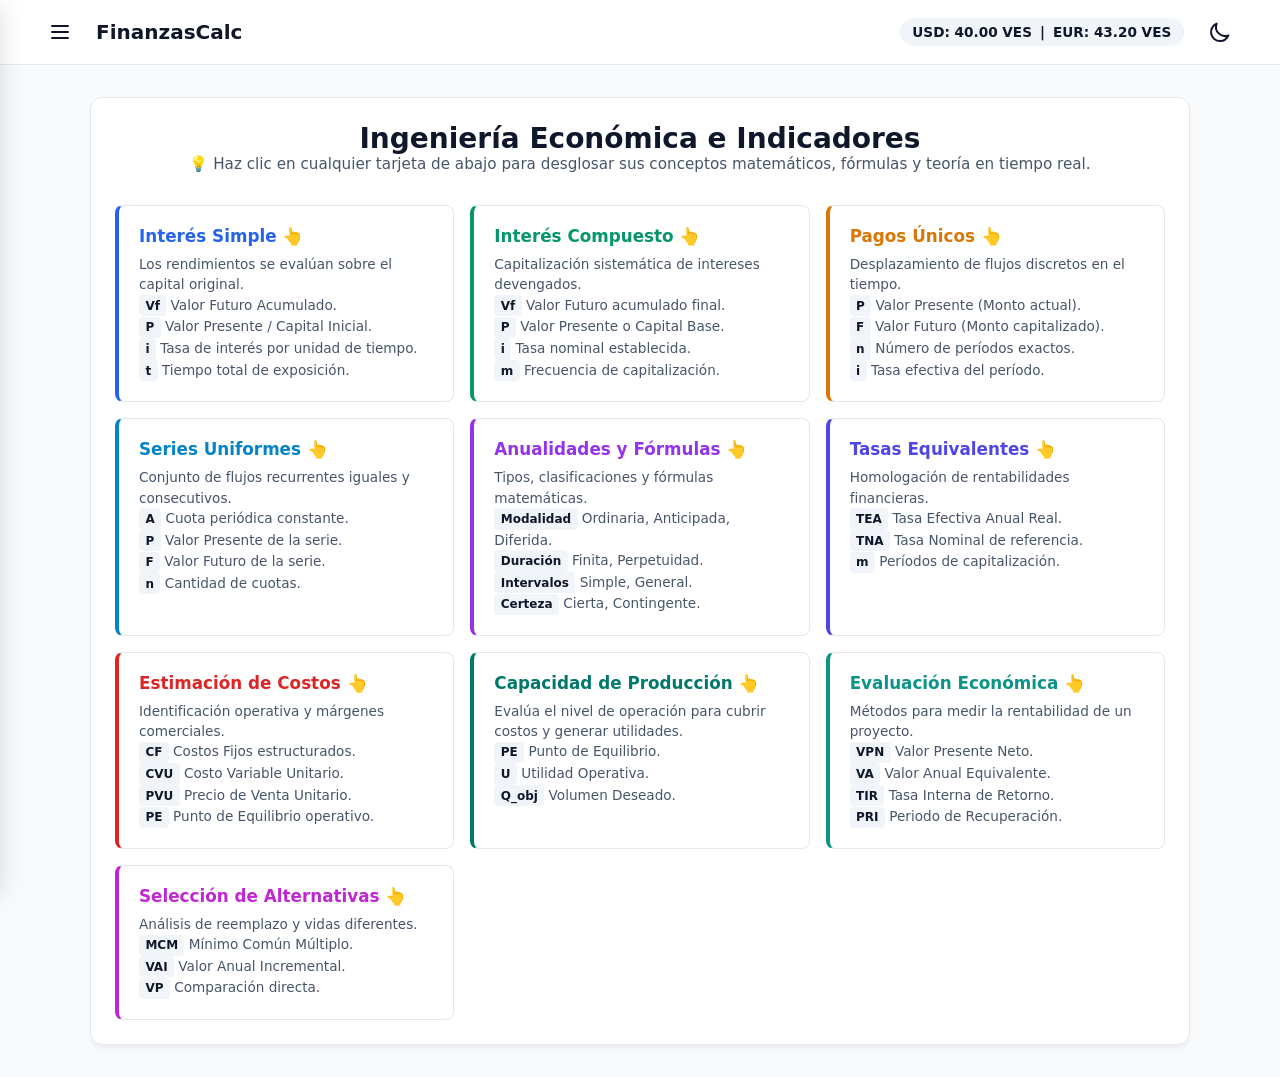
==== commit b7f8846a: "arreglo en el sidebar" ====
--- a/index.html
+++ b/index.html
@@ -36,16 +36,16 @@
         <button id="nav-inicio" class="nav-btn active">Inicio y Glosario</button>
         
         <span class="nav-section-title">Modelos</span>
-        <button id="nav-simple" class="nav-btn" style="color: var(--color-simple); font-weight:700;">Interés Simple</button>
-        <button id="nav-compound" class="nav-btn" style="color: var(--color-compound); font-weight:700;">Interés Compuesto</button>
-        <button id="nav-single" class="nav-btn" style="color: var(--color-single); font-weight:700;">Pagos Únicos</button>
-        <button id="nav-uniform" class="nav-btn" style="color: var(--color-uniform); font-weight:700;">Series Uniformes</button>
-        <button id="nav-anualidades" class="nav-btn" style="color: var(--color-anualidades); font-weight:700;" onclick="irA('anualidades')">Anualidades y sus Tipos</button>
-        <button id="nav-rates" class="nav-btn" style="color: var(--color-rates); font-weight:700;">Tasas Equivalentes</button>
-        <button id="nav-costs" class="nav-btn" style="color: var(--color-costs); font-weight:700;">Estimación de Costos</button>
-        <button id="nav-capacidad" class="nav-btn" style="color: #00796B; font-weight:700;" onclick="irA('capacidad')">Capacidad de Producción</button>
-        <button id="nav-evaluacion" class="nav-btn" style="color: var(--color-evaluacion); font-weight:700;">Evaluación de Proyectos</button>
-        <button id="nav-alternativas" class="nav-btn" style="color: var(--color-alternativas); font-weight:700;">Selección de Alternativas</button>
+        <button id="nav-simple" class="nav-btn">Interés Simple</button>
+        <button id="nav-compound" class="nav-btn">Interés Compuesto</button>
+        <button id="nav-single" class="nav-btn">Pagos Únicos</button>
+        <button id="nav-uniform" class="nav-btn">Series Uniformes</button>
+        <button id="nav-anualidades" class="nav-btn" onclick="irA('anualidades')">Anualidades y sus Tipos</button>
+        <button id="nav-rates" class="nav-btn">Tasas Equivalentes</button>
+        <button id="nav-costs" class="nav-btn">Estimación de Costos</button>
+        <button id="nav-capacidad" class="nav-btn" onclick="irA('capacidad')">Capacidad de Producción</button>
+        <button id="nav-evaluacion" class="nav-btn">Evaluación de Proyectos</button>
+        <button id="nav-alternativas" class="nav-btn">Selección de Alternativas</button>
     </nav>
 </aside>
 
@@ -240,7 +240,6 @@
                     <div class="result-main-line"><span class="label" id="lbl-anu-res">Valor:</span><span class="value val-anualidades" id="res-anu-main">0.00</span></div>
                     <small id="res-anu-detalle" style="display:block; margin-bottom: 0.75rem; color: var(--text-muted);"></small>
                     <div id="divisas-anualidades" class="currency-conversion-zone">
-                        <div class="conversion-row"><span class="label">Monto en VES:</span><span class="value" id="res-anu-ves">0.00 VES</span></div>
                         <div class="conversion-row"><span class="label">Monto en USD:</span><span class="value" id="res-anu-usd">$0.00 USD</span></div>
                         <div class="conversion-row"><span class="label">Monto en EUR:</span><span class="value" id="res-anu-eur">€0.00 EUR</span></div>
                     </div>
@@ -286,7 +285,6 @@
                     <h3 class="results-title">Resultados Obtenidos</h3>
                     <div class="result-main-line"><span class="label" id="lbl-simple-res">Valor:</span><span class="value val-simple" id="res-simple-main">0.00</span></div>
                     <div id="divisas-simple" class="currency-conversion-zone">
-                        <div class="conversion-row"><span class="label">Monto en VES:</span><span class="value" id="res-simple-ves">0.00 VES</span></div>
                         <div class="conversion-row"><span class="label">Monto en USD:</span><span class="value" id="res-simple-usd">$0.00 USD</span></div>
                         <div class="conversion-row"><span class="label">Monto en EUR:</span><span class="value" id="res-simple-eur">€0.00 EUR</span></div>
                     </div>
@@ -331,7 +329,6 @@
                     <h3 class="results-title">Resultados Obtenidos</h3>
                     <div class="result-main-line"><span class="label" id="lbl-compound-res">Valor:</span><span class="value val-compound" id="res-compound-main">0.00</span></div>
                     <div id="divisas-compound" class="currency-conversion-zone">
-                        <div class="conversion-row"><span class="label">Monto en VES:</span><span class="value" id="res-compound-ves">0.00 VES</span></div>
                         <div class="conversion-row"><span class="label">Monto en USD:</span><span class="value" id="res-compound-usd">$0.00 USD</span></div>
                         <div class="conversion-row"><span class="label">Monto en EUR:</span><span class="value" id="res-compound-eur">€0.00 EUR</span></div>
                     </div>
@@ -377,7 +374,6 @@
                     <div class="result-main-line"><span class="label" id="lbl-single-res">Valor:</span><span class="value val-single" id="res-single-main">0.00</span></div>
                     <small id="res-single-detalle" style="display:block; margin-bottom: 0.75rem; color: var(--text-muted);"></small>
                     <div id="divisas-single" class="currency-conversion-zone">
-                        <div class="conversion-row"><span class="label">Monto en VES:</span><span class="value" id="res-single-ves">0.00 VES</span></div>
                         <div class="conversion-row"><span class="label">Monto en USD:</span><span class="value" id="res-single-usd">$0.00 USD</span></div>
                         <div class="conversion-row"><span class="label">Monto en EUR:</span><span class="value" id="res-single-eur">€0.00 EUR</span></div>
                     </div>
@@ -426,7 +422,6 @@
                     <div class="result-main-line"><span class="label" id="lbl-uniform-res">Valor:</span><span class="value val-uniform" id="res-uniform-main">0.00</span></div>
                     <small id="res-uniform-detalle" style="display:block; margin-bottom: 0.75rem; color: var(--text-muted);"></small>
                     <div id="divisas-uniform" class="currency-conversion-zone">
-                        <div class="conversion-row"><span class="label">Monto en VES:</span><span class="value" id="res-uniform-ves">0.00 VES</span></div>
                         <div class="conversion-row"><span class="label">Monto en USD:</span><span class="value" id="res-uniform-usd">$0.00 USD</span></div>
                         <div class="conversion-row"><span class="label">Monto en EUR:</span><span class="value" id="res-uniform-eur">€0.00 EUR</span></div>
                     </div>
@@ -657,7 +652,6 @@
                     <div class="result-main-line"><span class="label" id="lbl-eval-res">Indicador:</span><span class="value val-evaluacion" id="res-eval-main">0.00</span></div>
                     <div id="res-eval-status-box" style="margin-top: 0.5rem; margin-bottom: 0.75rem; font-weight: bold; font-size: 0.95rem;">Decisión: <span id="res-eval-status">--</span></div>
                     <div id="divisas-evaluacion" class="currency-conversion-zone" style="border-top:1px dashed var(--border-neutral); padding-top:0.5rem;">
-                        <div class="conversion-row"><span class="label">Monto en VES:</span><span class="value" id="res-eval-ves">0.00 VES</span></div>
                         <div class="conversion-row"><span class="label">Monto en USD:</span><span class="value" id="res-eval-usd">$0.00 USD</span></div>
                         <div class="conversion-row"><span class="label">Monto en EUR:</span><span class="value" id="res-eval-eur">€0.00 EUR</span></div>
                     </div>
@@ -710,8 +704,7 @@
                 <div id="results-alternativas" class="results-wrapper res-border-alternativas hidden">
                     <h3 class="results-title val-alternativas">Estudio de Reemplazo</h3>
                     <div class="result-main-line"><span class="label" id="lbl-alt-res">Resultado:</span><span class="value val-alternativas" id="res-alt-main">--</span></div>
-                    <div id="divisas-alternativas" class="currency-conversion-zone" style="border-top:1px dashed var(--border-neutral); padding-top:0.5rem;">
-                        <div class="conversion-row"><span class="label">Monto en VES:</span><span class="value" id="res-alt-ves">0.00 VES</span></div>
+                    <div id="divisas-alternativas" class="currency-conversion-zone" style="border-top:1px dashed var(--border-neutral); padding-top:0.5rem;">         
                         <div class="conversion-row"><span class="label">Monto en USD:</span><span class="value" id="res-alt-usd">$0.00 USD</span></div>
                         <div class="conversion-row"><span class="label">Monto en EUR:</span><span class="value" id="res-alt-eur">€0.00 EUR</span></div>
                     </div>
--- a/styles.css
+++ b/styles.css
@@ -12,11 +12,12 @@
     --color-compound: #059669;     /* Verde */
     --color-single: #d97706;       /* Naranja */
     --color-uniform: #0284c7;      /* Cían */
-    --color-anualidades: #9333ea;  /* Violeta / Magenta Exclusivo */
+    --color-anualidades: #9333ea;  /* Violeta / Magenta */
     --color-rates: #4f46e5;        /* Índigo */
     --color-costs: #dc2626;        /* Rojo */
     --color-evaluacion: #0d9488;   /* Teal */
     --color-alternativas: #c026d3; /* Fucsia */
+    --color-capacidad: #00796b;    /* Verde Oscuro */
 }
 
 [data-theme="dark"] {
@@ -105,15 +106,18 @@
     border-radius: 20px;
 }
 
-/* Sidebar Nav */
+/* =========================================================================
+   SIDEBAR & NAV RESTRUCTURADO / AJUSTADO
+   ========================================================================= */
 .sidebar-overlay {
     position: fixed;
     inset: 0;
-    background-color: rgba(0, 0, 0, 0.5);
-    z-index: 45;
+    background-color: rgba(15, 23, 42, 0.6);
+    backdrop-filter: blur(2px);
+    z-index: 90;
     opacity: 0;
     pointer-events: none;
-    transition: opacity 0.3s ease;
+    transition: opacity 0.3s cubic-bezier(0.4, 0, 0.2, 1);
 }
 
 .sidebar-overlay.active {
@@ -126,14 +130,15 @@
     top: 0;
     left: 0;
     bottom: 0;
-    width: 280px;
-    background-color: var(--bg-card);
-    z-index: 50;
+    width: 290px;
+    background-color: var(--bg-card);
+    z-index: 100;
     transform: translateX(-100%);
-    transition: transform 0.3s ease;
+    transition: transform 0.3s cubic-bezier(0.4, 0, 0.2, 1);
     border-right: 1px solid var(--border-neutral);
     display: flex;
     flex-direction: column;
+    box-shadow: 4px 0 25px -5px rgba(0, 0, 0, 0.15);
 }
 
 .sidebar.open {
@@ -141,54 +146,67 @@
 }
 
 .sidebar-header {
-    padding: 1.25rem;
+    padding: 1.25rem 1.5rem;
     font-weight: 800;
     border-bottom: 1px solid var(--border-neutral);
-    font-size: 0.9rem;
-    letter-spacing: 0.05em;
+    font-size: 0.85rem;
+    letter-spacing: 0.08em;
     color: var(--text-muted);
+    background-color: var(--bg-card);
+    display: flex;
+    align-items: center;
+    justify-content: space-between;
 }
 
 .sidebar-nav {
-    padding: 1rem;
+    padding: 0.75rem 1rem 1.5rem 1rem;
     display: flex;
     flex-direction: column;
-    gap: 0.25rem;
+    gap: 0.35rem;
     overflow-y: auto;
+    flex: 1;
 }
 
 .nav-section-title {
-    font-size: 0.75rem;
-    font-weight: 700;
+    font-size: 0.7rem;
+    font-weight: 800;
     text-transform: uppercase;
     color: var(--text-muted);
-    margin-top: 1rem;
-    margin-bottom: 0.25rem;
+    margin-top: 1.25rem;
+    margin-bottom: 0.4rem;
     padding-left: 0.75rem;
+    letter-spacing: 0.05em;
 }
 
 .nav-btn {
     text-align: left;
-    padding: 0.75rem;
+    padding: 0.75rem 0.85rem;
     background: none;
     border: none;
-    border-radius: 6px;
+    border-radius: 8px;
     color: var(--text-secondary);
     font-weight: 600;
     font-size: 0.9rem;
     cursor: pointer;
-    transition: background-color 0.2s, color 0.2s;
+    transition: all 0.2s ease;
+    display: flex;
+    align-items: center;
+    justify-content: space-between;
+    text-decoration: none;
 }
 
 .nav-btn:hover {
     background-color: var(--bg-box-neutral);
     color: var(--text-primary);
+    transform: translateX(3px);
 }
 
 .nav-btn.active {
     background-color: var(--bg-box-neutral);
     color: var(--text-primary);
     font-weight: 700;
+    border-left: 4px solid var(--text-primary);
+    border-radius: 0 8px 8px 0;
 }
 
 /* Layout Principal */
@@ -229,6 +247,7 @@
 .header-costs { background-color: var(--color-costs); }
 .header-evaluacion { background-color: var(--color-evaluacion); }
 .header-alternativas { background-color: var(--color-alternativas); }
+.header-capacidad { background-color: var(--color-capacidad); }
 
 .panel-body {
     padding: 1.5rem;
@@ -309,6 +328,9 @@
 
 .card-alternativas { border-left: 4px solid var(--color-alternativas); }
 .card-alternativas h4 { color: var(--color-alternativas); }
+
+.card-capacidad { border-left: 4px solid var(--color-capacidad); }
+.card-capacidad h4 { color: var(--color-capacidad); }
 
 /* Formulario */
 .form-group-stack {
@@ -383,6 +405,7 @@
 .btn-costs { background-color: var(--color-costs); color: white; }
 .btn-evaluacion { background-color: var(--color-evaluacion); color: white; }
 .btn-alternativas { background-color: var(--color-alternativas); color: white; }
+.btn-capacidad { background-color: var(--color-capacidad); color: white; }
 
 /* Resultados */
 .results-wrapper {
@@ -435,6 +458,7 @@
 .res-border-costs { border-left: 4px solid var(--color-costs); }
 .res-border-evaluacion { border-left: 4px solid var(--color-evaluacion); }
 .res-border-alternativas { border-left: 4px solid var(--color-alternativas); }
+.res-border-capacidad { border-left: 4px solid var(--color-capacidad); }
 
 .val-simple { color: var(--color-simple); }
 .val-compound { color: var(--color-compound); }
@@ -445,6 +469,7 @@
 .val-costs { color: var(--color-costs); }
 .val-evaluacion { color: var(--color-evaluacion); }
 .val-alternativas { color: var(--color-alternativas); }
+.val-capacidad { color: var(--color-capacidad); }
 
 /* Utilidades */
 .hidden { display: none !important; }
